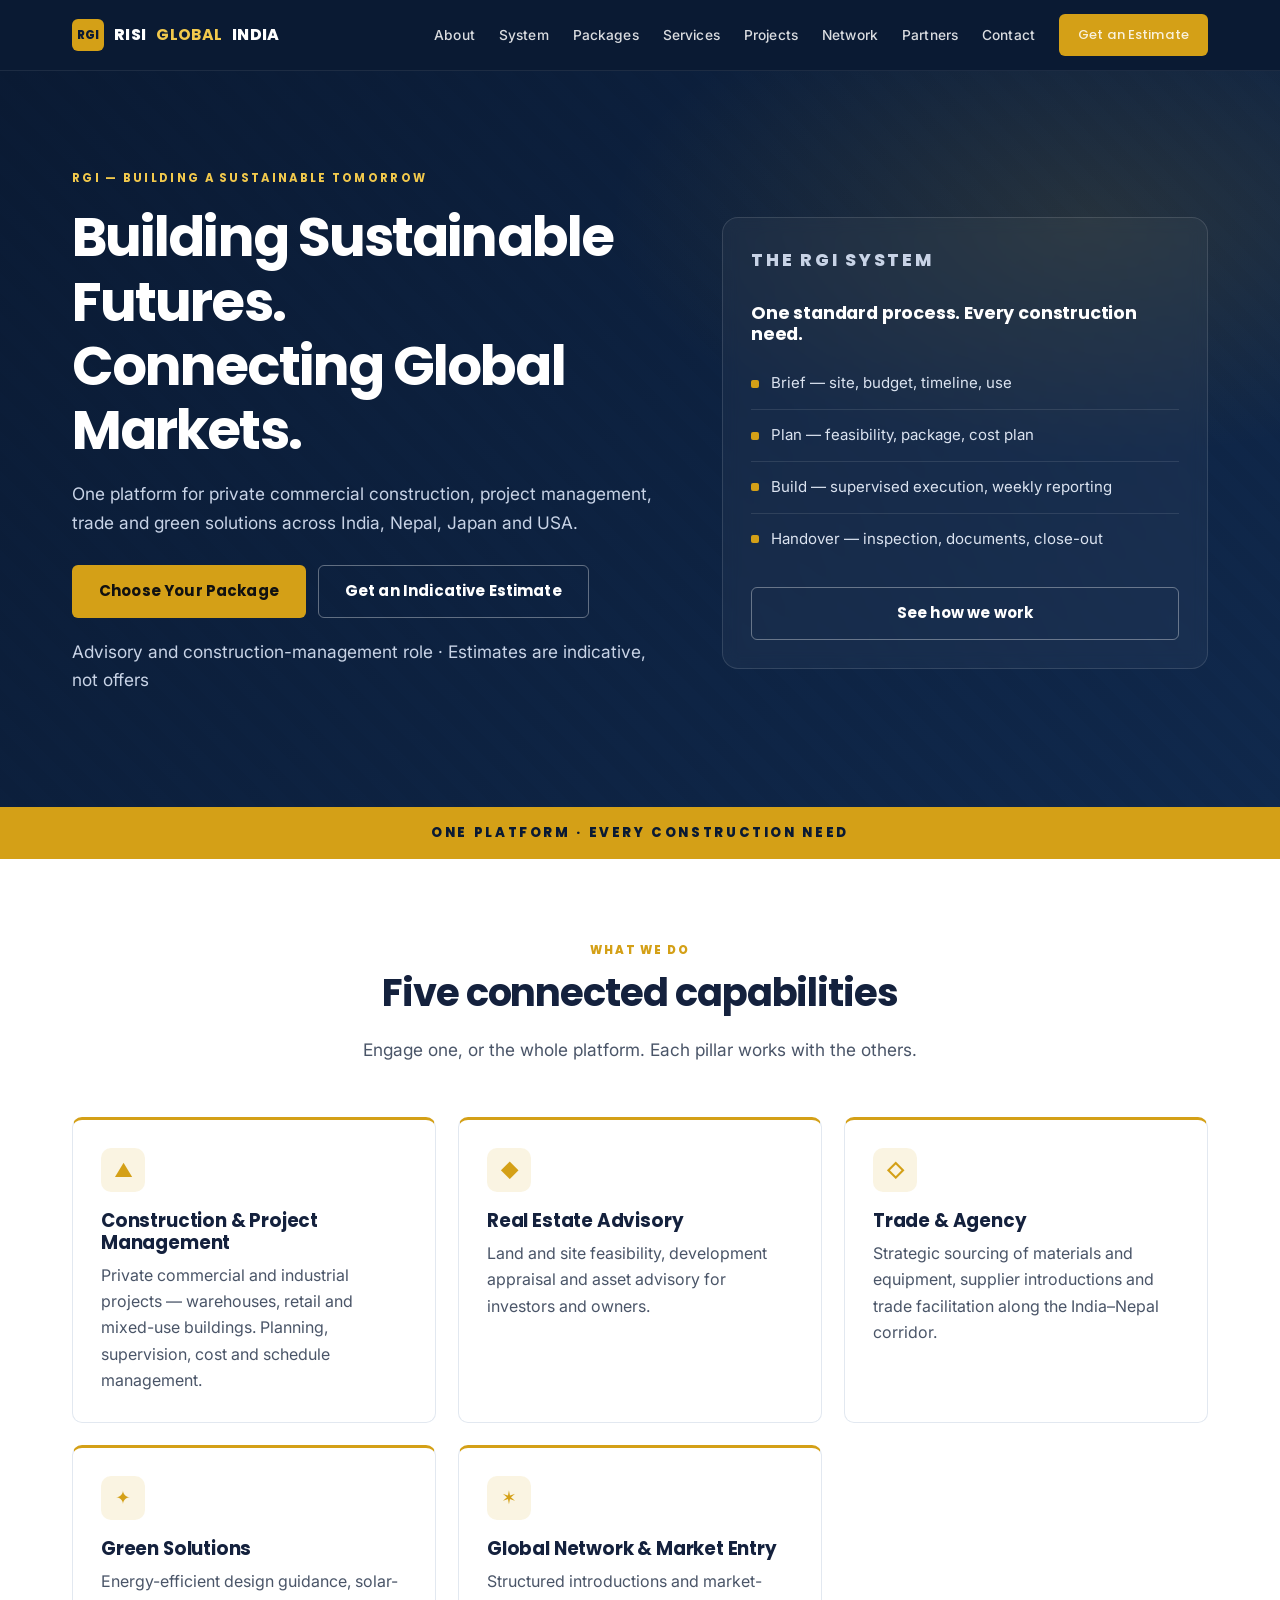
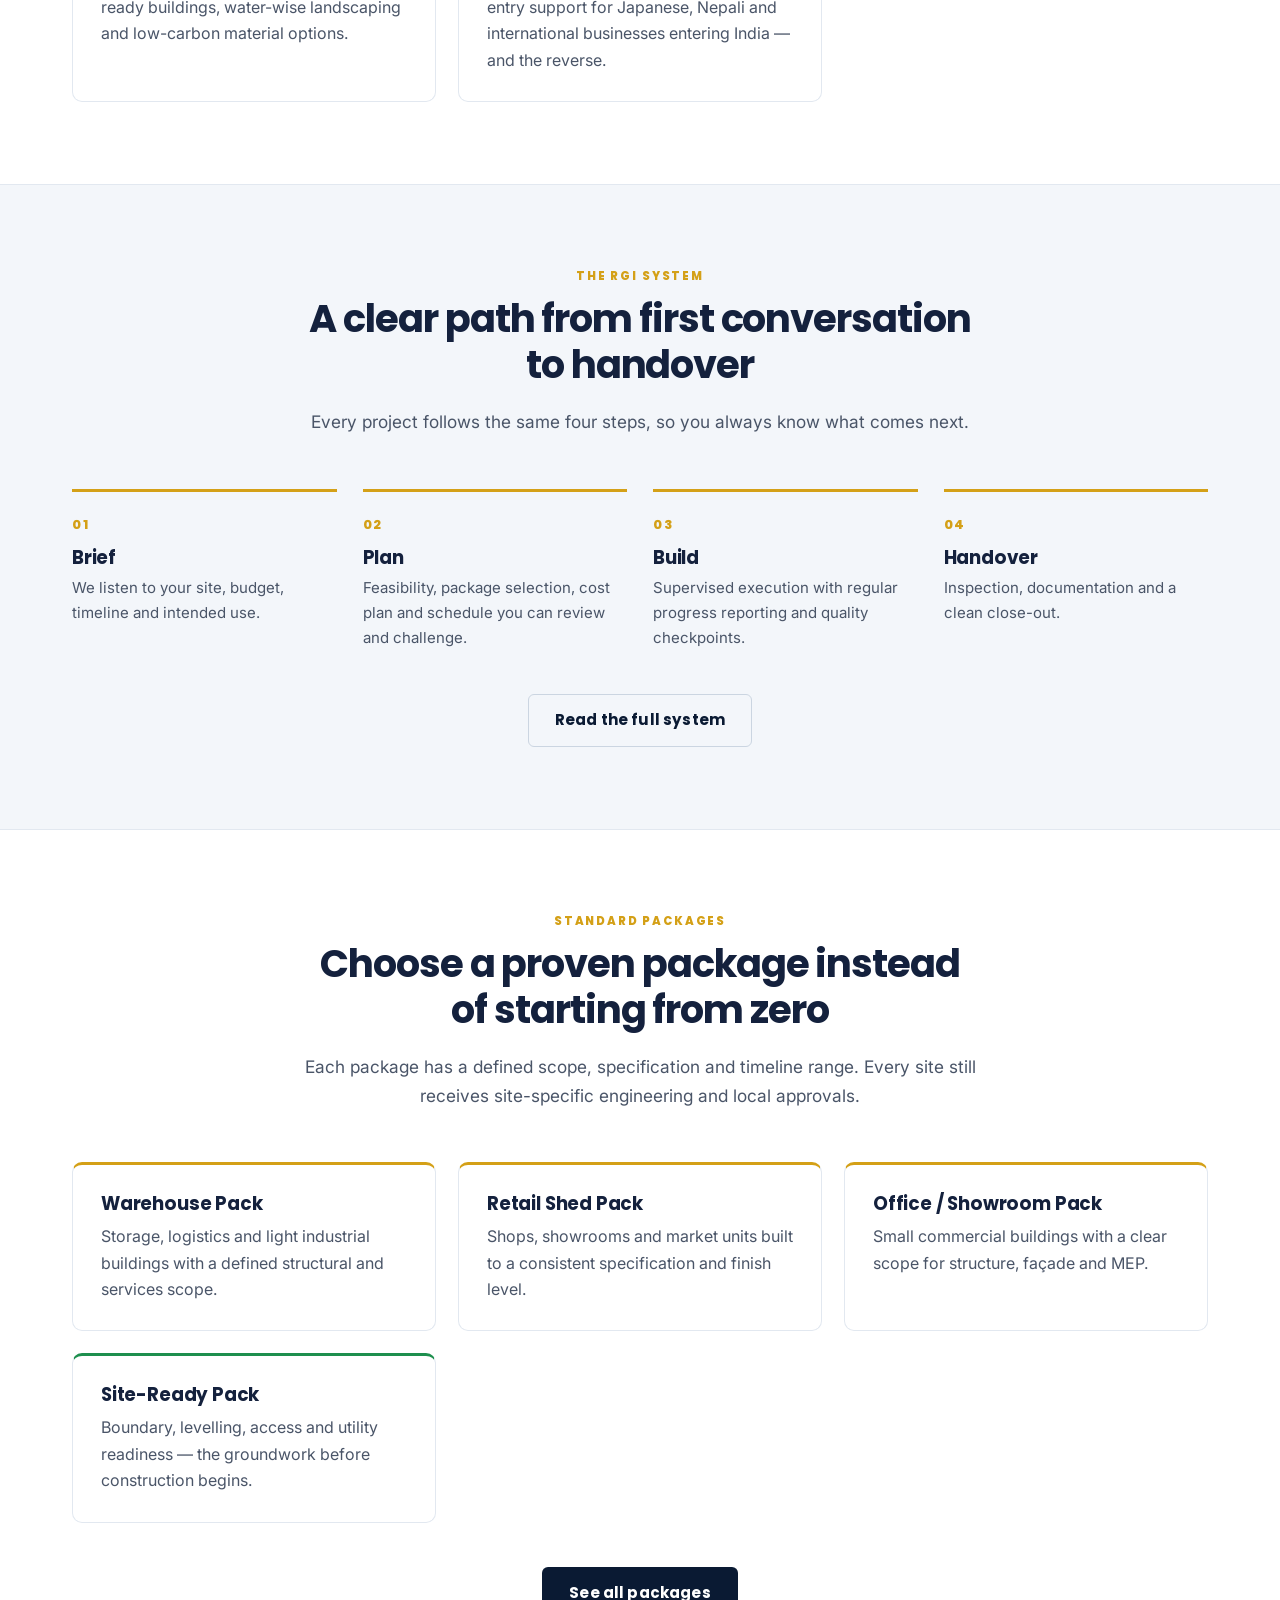
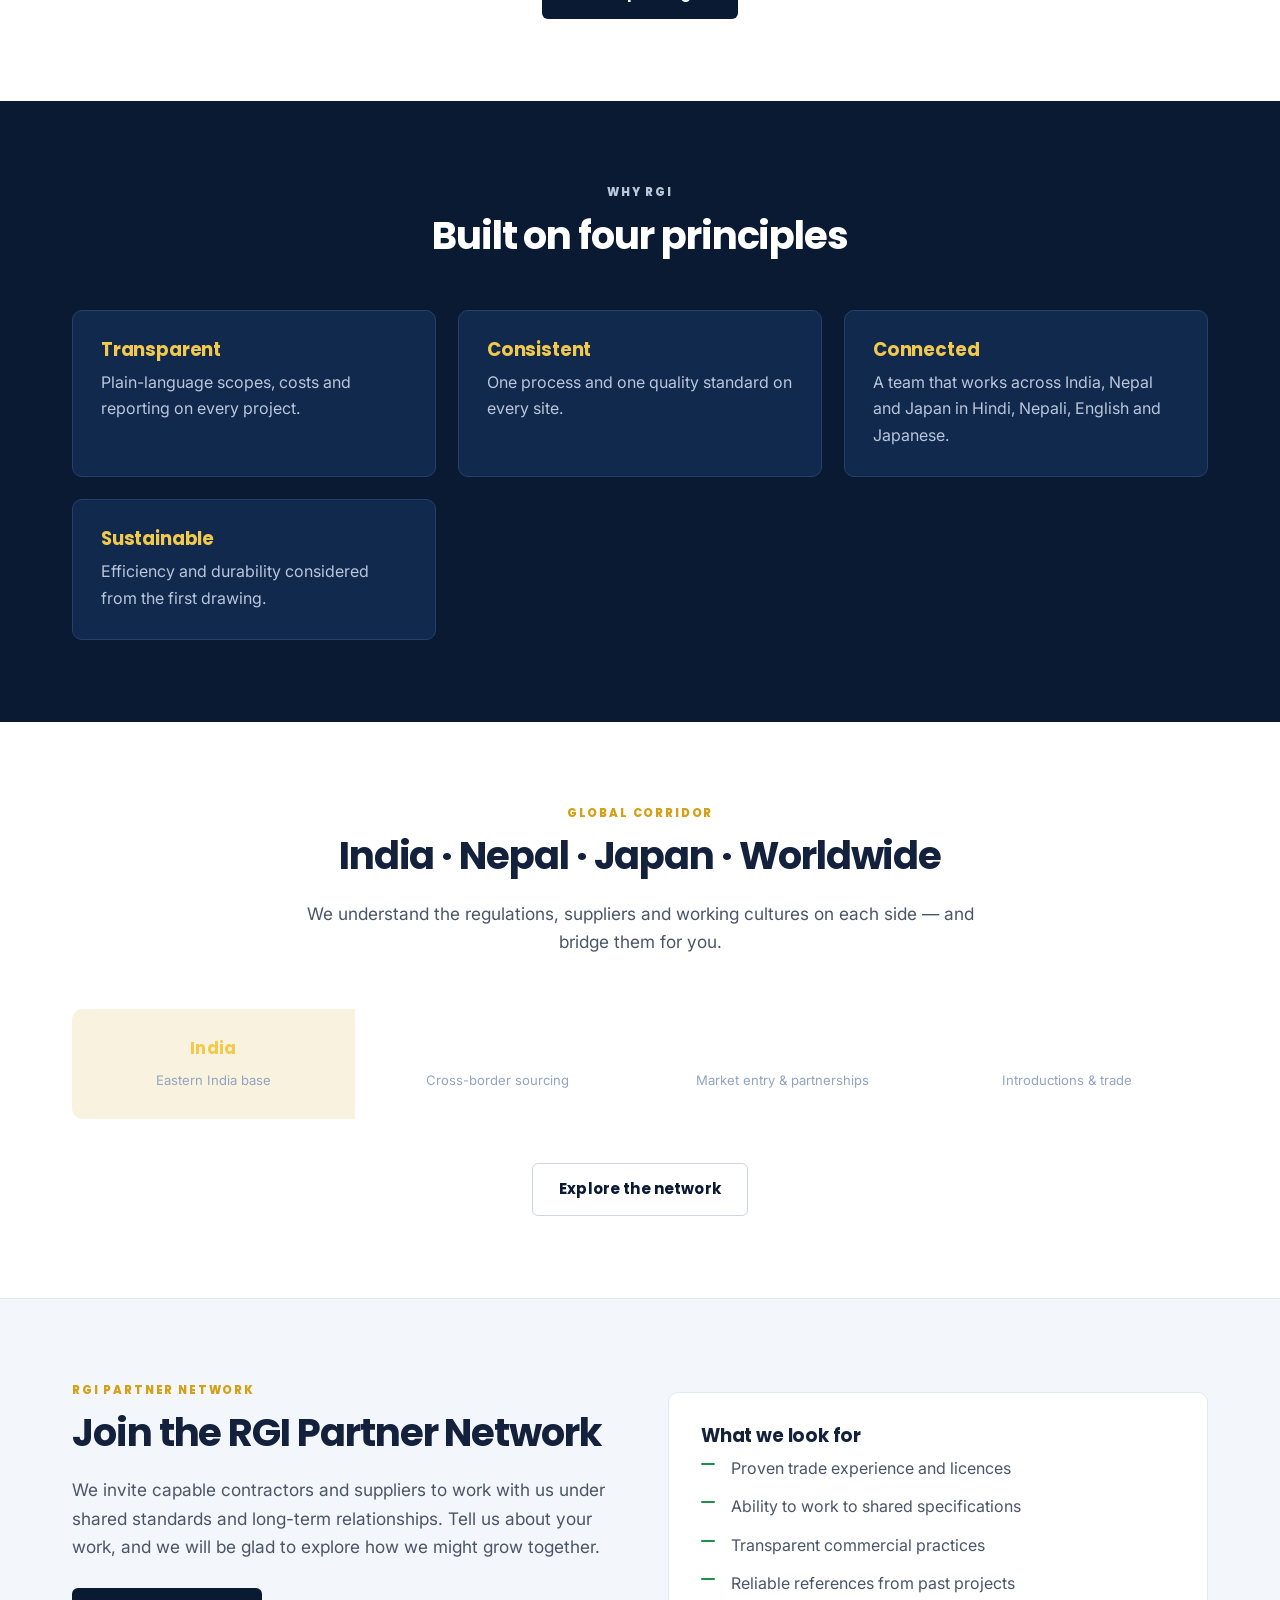
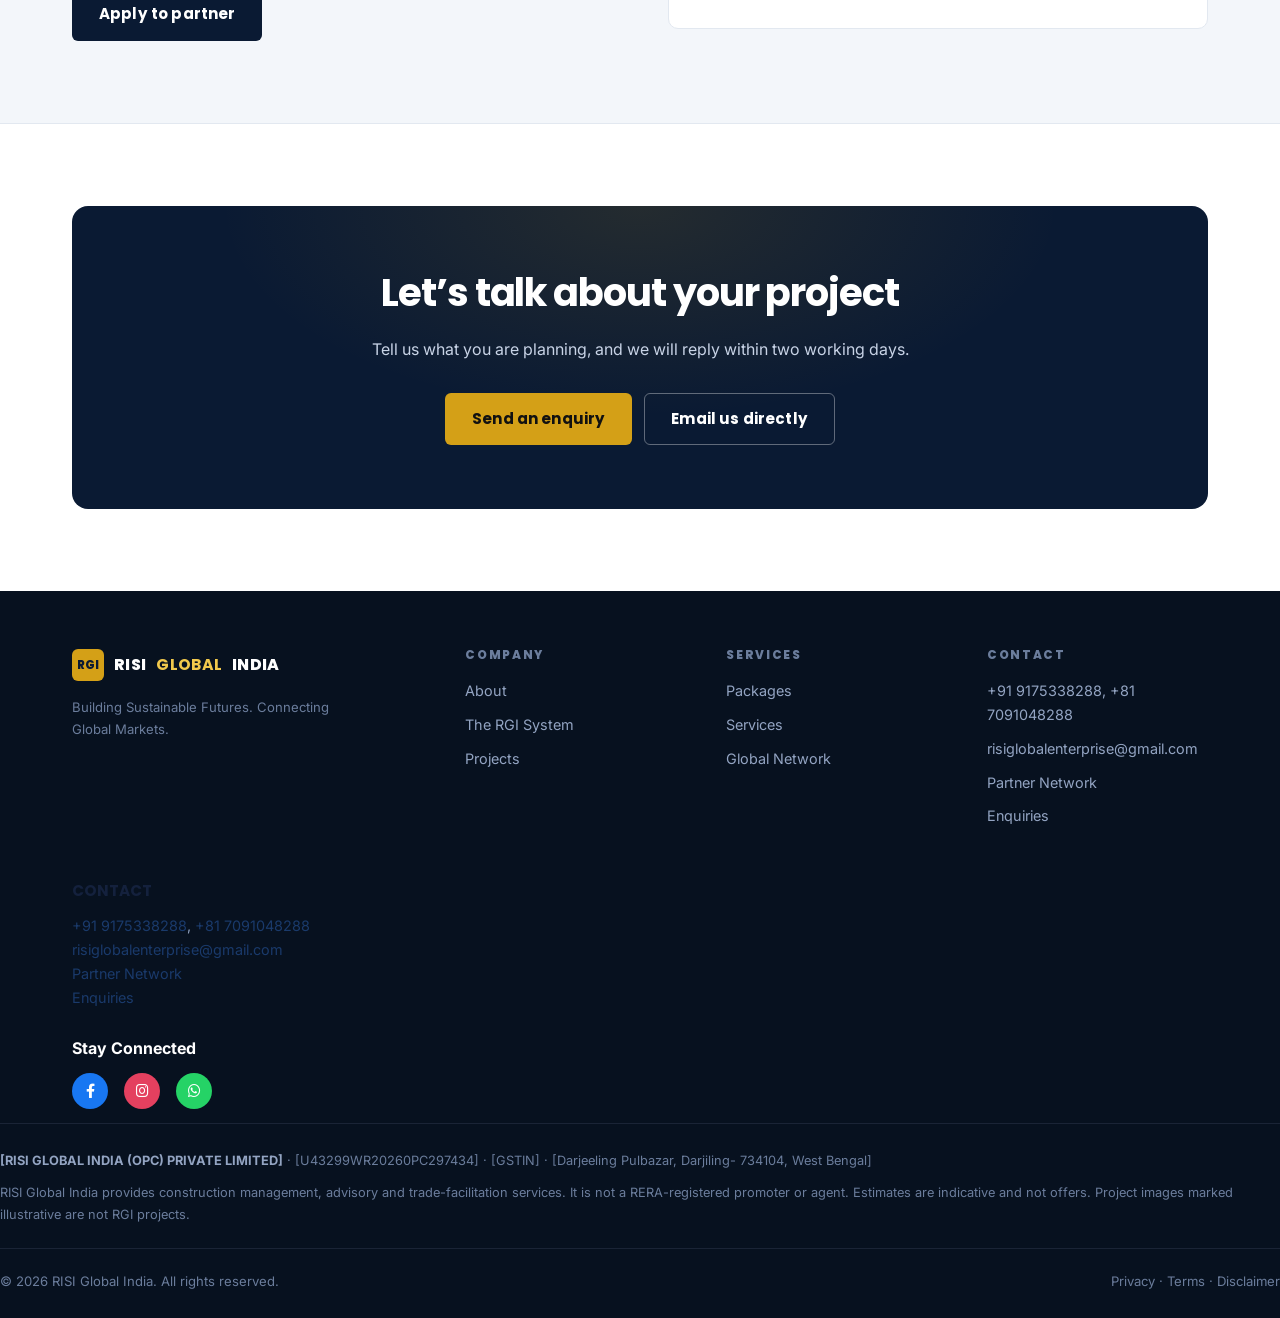
==== index.html @ c46cab6a "Update index.html" ====
<!DOCTYPE html>
<html lang="en">
<head>
<meta charset="UTF-8">
<meta name="viewport" content="width=device-width, initial-scale=1">
<script>document.documentElement.classList.add('js');</script>

<title>RISI Global India — Construction, Trade &amp; Green Solutions</title>
<meta name="description" content="One platform for private commercial construction, project management, trade and green solutions across India, Nepal, Japan and USA.">
<link rel="canonical" href="https://risiglobalindia.com/">

<meta property="og:type" content="website">
<meta property="og:title" content="RISI Global India — Building Sustainable Futures">
<meta property="og:description" content="One platform for private commercial construction, project management, trade and green solutions across India, Nepal, Japan and USA.">
<meta property="og:url" content="https://risiglobalindia.com/">
<meta name="theme-color" content="#0a1a33">

<link rel="preconnect" href="https://fonts.googleapis.com">
<link rel="preconnect" href="https://fonts.gstatic.com" crossorigin>
<link href="https://fonts.googleapis.com/css2?family=Inter:wght@400;500;600;700&family=Poppins:wght@600;700;800&display=swap" rel="stylesheet">
<link rel="icon" href="assets/favicon.svg" type="image/svg+xml">
<link rel="stylesheet" href="css/styles.css">
   <!-- 1. FONT AWESOME LOGOS (Added for Social Media Icons) -->
    <link rel="stylesheet" href="https://cdnjs.cloudflare.com/ajax/libs/font-awesome/6.0.0/css/all.min.css">
</head>
<body>

<header class="site-header">
  <div class="container">
    <a class="brand" href="index.html">
      <span class="brand__mark">RGI</span> RISI <b>GLOBAL</b> INDIA
    </a>
    <button class="nav-toggle" aria-expanded="false" aria-controls="nav" aria-label="Toggle menu">
      <span></span><span></span><span></span>
    </button>
    <nav class="nav" id="nav">
      <a href="about.html">About</a>
      <a href="system.html">System</a>
      <a href="packages.html">Packages</a>
      <a href="services.html">Services</a>
      <a href="projects.html">Projects</a>
      <a href="network.html">Network</a>
      <a href="partners.html">Partners</a>
      <a href="contact.html">Contact</a>
      <a class="btn btn--gold" href="contact.html">Get an Estimate</a>
    </nav>
  </div>
</header>

<main>

  <!-- HERO -->
  <section class="hero">
    <div class="container hero__grid">
      <div>
        <small>RGI &mdash; Building a Sustainable Tomorrow</small>
        <h1>Building Sustainable Futures.<br>Connecting Global Markets.</h1>
        <p>One platform for private commercial construction, project management, trade and green solutions across India, Nepal, Japan and USA.</p>
        <div class="btn-row">
          <a class="btn btn--gold" href="packages.html">Choose Your Package</a>
          <a class="btn btn--outline-light" href="contact.html">Get an Indicative Estimate</a>
        </div>
        <p class="hero__note">Advisory and construction-management role &middot; Estimates are indicative, not offers</p>
      </div>

      <aside class="hero__panel reveal">
        <p class="hero__panel-label">The RGI System</p>
        <h3 style="color:#fff;margin:0 0 6px;font-size:1.1rem">One standard process. Every construction need.</h3>
        <ul>
          <li>Brief &mdash; site, budget, timeline, use</li>
          <li>Plan &mdash; feasibility, package, cost plan</li>
          <li>Build &mdash; supervised execution, weekly reporting</li>
          <li>Handover &mdash; inspection, documents, close-out</li>
        </ul>
        <a class="btn btn--outline-light btn--block" href="system.html">See how we work</a>
      </aside>
    </div>
  </section>

  <div class="strip">One Platform &middot; Every Construction Need</div>

  <!-- FIVE PILLARS -->
  <section class="section">
    <div class="container">
      <div class="section-head">
        <p class="eyebrow">What we do</p>
        <h2>Five connected capabilities</h2>
        <p class="lead">Engage one, or the whole platform. Each pillar works with the others.</p>
      </div>

      <div class="cards">
        <article class="card card--gold-top reveal">
          <div class="card__icon">&#9650;</div>
          <h3>Construction &amp; Project Management</h3>
          <p>Private commercial and industrial projects &mdash; warehouses, retail and mixed-use buildings. Planning, supervision, cost and schedule management.</p>
        </article>
        <article class="card card--gold-top reveal">
          <div class="card__icon">&#9670;</div>
          <h3>Real Estate Advisory</h3>
          <p>Land and site feasibility, development appraisal and asset advisory for investors and owners.</p>
        </article>
        <article class="card card--gold-top reveal">
          <div class="card__icon">&#9671;</div>
          <h3>Trade &amp; Agency</h3>
          <p>Strategic sourcing of materials and equipment, supplier introductions and trade facilitation along the India&ndash;Nepal corridor.</p>
        </article>
        <article class="card card--gold-top reveal">
          <div class="card__icon">&#10022;</div>
          <h3>Green Solutions</h3>
          <p>Energy-efficient design guidance, solar-ready buildings, water-wise landscaping and low-carbon material options.</p>
        </article>
        <article class="card card--gold-top reveal">
          <div class="card__icon">&#10038;</div>
          <h3>Global Network &amp; Market Entry</h3>
          <p>Structured introductions and market-entry support for Japanese, Nepali and international businesses entering India &mdash; and the reverse.</p>
        </article>
      </div>
    </div>
  </section>

  <!-- THE RGI SYSTEM PREVIEW -->
  <section class="section section--soft">
    <div class="container">
      <div class="section-head">
        <p class="eyebrow">The RGI System</p>
        <h2>A clear path from first conversation to handover</h2>
        <p class="lead">Every project follows the same four steps, so you always know what comes next.</p>
      </div>

      <div class="steps">
        <div class="step reveal">
          <h3>Brief</h3>
          <p>We listen to your site, budget, timeline and intended use.</p>
        </div>
        <div class="step reveal">
          <h3>Plan</h3>
          <p>Feasibility, package selection, cost plan and schedule you can review and challenge.</p>
        </div>
        <div class="step reveal">
          <h3>Build</h3>
          <p>Supervised execution with regular progress reporting and quality checkpoints.</p>
        </div>
        <div class="step reveal">
          <h3>Handover</h3>
          <p>Inspection, documentation and a clean close-out.</p>
        </div>
      </div>

      <div class="center" style="margin-top:44px">
        <a class="btn btn--outline" href="system.html">Read the full system</a>
      </div>
    </div>
  </section>

  <!-- PACKAGES TEASER -->
  <section class="section">
    <div class="container">
      <div class="section-head">
        <p class="eyebrow">Standard Packages</p>
        <h2>Choose a proven package instead of starting from zero</h2>
        <p class="lead">Each package has a defined scope, specification and timeline range. Every site still receives site-specific engineering and local approvals.</p>
      </div>

      <div class="cards">
        <article class="card card--gold-top reveal">
          <h3>Warehouse Pack</h3>
          <p>Storage, logistics and light industrial buildings with a defined structural and services scope.</p>
        </article>
        <article class="card card--gold-top reveal">
          <h3>Retail Shed Pack</h3>
          <p>Shops, showrooms and market units built to a consistent specification and finish level.</p>
        </article>
        <article class="card card--gold-top reveal">
          <h3>Office / Showroom Pack</h3>
          <p>Small commercial buildings with a clear scope for structure, façade and MEP.</p>
        </article>
        <article class="card card--green-top reveal">
          <h3>Site-Ready Pack</h3>
          <p>Boundary, levelling, access and utility readiness &mdash; the groundwork before construction begins.</p>
        </article>
      </div>

      <div class="center" style="margin-top:44px">
        <a class="btn btn--navy" href="packages.html">See all packages</a>
      </div>
    </div>
  </section>

  <!-- WHY RGI -->
  <section class="section section--navy">
    <div class="container">
      <div class="section-head">
        <p class="eyebrow">Why RGI</p>
        <h2>Built on four principles</h2>
      </div>

      <div class="cards">
        <article class="card card--navy reveal">
          <h3>Transparent</h3>
          <p>Plain-language scopes, costs and reporting on every project.</p>
        </article>
        <article class="card card--navy reveal">
          <h3>Consistent</h3>
          <p>One process and one quality standard on every site.</p>
        </article>
        <article class="card card--navy reveal">
          <h3>Connected</h3>
          <p>A team that works across India, Nepal and Japan in Hindi, Nepali, English and Japanese.</p>
        </article>
        <article class="card card--navy reveal">
          <h3>Sustainable</h3>
          <p>Efficiency and durability considered from the first drawing.</p>
        </article>
      </div>
    </div>
  </section>

  <!-- GLOBAL CORRIDOR -->
  <section class="section">
    <div class="container">
      <div class="section-head">
        <p class="eyebrow">Global Corridor</p>
        <h2>India &middot; Nepal &middot; Japan &middot; Worldwide</h2>
        <p class="lead">We understand the regulations, suppliers and working cultures on each side &mdash; and bridge them for you.</p>
      </div>

      <div class="corridor">
        <div class="corridor__cell corridor__cell--accent"><b>India</b><span>Eastern India base</span></div>
        <div class="corridor__cell"><b>Nepal</b><span>Cross-border sourcing</span></div>
        <div class="corridor__cell"><b>Japan</b><span>Market entry &amp; partnerships</span></div>
        <div class="corridor__cell"><b>Worldwide</b><span>Introductions &amp; trade</span></div>
      </div>

      <div class="center" style="margin-top:44px">
        <a class="btn btn--outline" href="network.html">Explore the network</a>
      </div>
    </div>
  </section>

  <!-- PARTNER CTA -->
  <section class="section section--soft">
    <div class="container split">
      <div class="reveal">
        <p class="eyebrow">RGI Partner Network</p>
        <h2>Join the RGI Partner Network</h2>
        <p class="lead">We invite capable contractors and suppliers to work with us under shared standards and long-term relationships. Tell us about your work, and we will be glad to explore how we might grow together.</p>
        <div class="btn-row" style="margin-top:26px">
          <a class="btn btn--navy" href="partners.html">Apply to partner</a>
        </div>
      </div>
      <div class="reveal">
        <div class="card" style="padding:32px">
          <h3>What we look for</h3>
          <ul class="checklist checklist--green">
            <li>Proven trade experience and licences</li>
            <li>Ability to work to shared specifications</li>
            <li>Transparent commercial practices</li>
            <li>Reliable references from past projects</li>
          </ul>
        </div>
      </div>
    </div>
  </section>

  <!-- FINAL CTA -->
  <section class="section">
    <div class="container">
      <div class="cta-band reveal">
        <h2>Let&rsquo;s talk about your project</h2>
        <p>Tell us what you are planning, and we will reply within two working days.</p>
        <div class="btn-row">
          <a class="btn btn--gold" href="contact.html">Send an enquiry</a>
          <a class="btn btn--outline-light" href="mailto:risiglobalenterprise@gmail.com">Email us directly</a>
        </div>
      </div>
    </div>
  </section>

</main>

<footer class="site-footer">
  <div class="container">
    <div class="footer-grid">
      <div>
        <a class="brand" href="index.html" style="margin-bottom:16px">
          <span class="brand__mark">RGI</span> RISI <b>GLOBAL</b> INDIA
        </a>
        <p class="form-note" style="color:#6b7d9c;max-width:34ch">
          Building Sustainable Futures. Connecting Global Markets.
        </p>
      </div>
      <div>
        <h4>Company</h4>
        <ul>
          <li><a href="about.html">About</a></li>
          <li><a href="system.html">The RGI System</a></li>
          <li><a href="projects.html">Projects</a></li>
        </ul>
      </div>
      <div>
        <h4>Services</h4>
        <ul>
          <li><a href="packages.html">Packages</a></li>
          <li><a href="services.html">Services</a></li>
          <li><a href="network.html">Global Network</a></li>
        </ul>
      </div>
      <div>
        <h4>Contact</h4>
        <ul>
           <li><a href="+91 9175338288, +81 7091048288">+91 9175338288, +81 7091048288</a></li>
          <li><a href="mailto:risiglobalenterprise@gmail.com">risiglobalenterprise@gmail.com</a></li>
          <li><a href="partners.html">Partner Network</a></li>
          <li><a href="contact.html">Enquiries</a></li>
        </ul>
      </div>
    </div>
<!-- Contact Column (WITH NEW SOCIAL ICONS) -->
            <div class="footer-links">
                <h4>CONTACT</h4>
                <ul style="list-style: none; padding: 0;">
                    <li><a href="tel:+919175338288">+91 9175338288</a>, <a href="tel:+817091048288">+81 7091048288</a></li>
                    <li><a href="mailto:risiglobalenterprise@gmail.com">risiglobalenterprise@gmail.com</a></li>
                    <li><a href="partners.html">Partner Network</a></li>
                    <li><a href="contact.html">Enquiries</a></li>
                    
                    <!-- 3. STAY CONNECTED SOCIAL ICONS -->
                    <li style="margin-top: 25px; list-style: none;">
                        <div style="margin-bottom: 12px; font-weight: bold; color: #ffffff; font-size: 16px;">Stay Connected</div>
                        
                        <!-- Facebook (Blue) -->
                        <a href="https://www.facebook.com/share/1J5fpo11zt/" target="_blank" style="display: inline-flex; align-items: center; justify-content: center; width: 36px; height: 36px; border-radius: 50%; background-color: #1877F2; color: white; text-decoration: none; margin-right: 12px;">
                            <i class="fab fa-facebook-f"></i>
                        </a>

                        <!-- Instagram (Pink) -->
                        <a href="https://www.instagram.com/rgirisiglobalindia?obrf=MTdxN2I0c2I1ZGVzZA==" target="_blank" style="display: inline-flex; align-items: center; justify-content: center; width: 36px; height: 36px; border-radius: 50%; background-color: #E4405F; color: white; text-decoration: none; margin-right: 12px;">
                            <i class="fab fa-instagram"></i>
                        </a>

                        <!-- WhatsApp (Green) -->
                        <a href="https://wa.me/919175338288" target="_blank" style="display: inline-flex; align-items: center; justify-content: center; width: 36px; height: 36px; border-radius: 50%; background-color: #25D366; color: white; text-decoration: none; margin-right: 12px;">
                            <i class="fab fa-whatsapp"></i>
                        </a>
                    </li>
                </ul>
            </div>
        </div>
    </div>
    <div class="footer-legal">
      <p><b style="color:#93a4c2">[RISI GLOBAL INDIA (OPC) PRIVATE LIMITED]</b> &middot; [U43299WR20260PC297434] &middot; [GSTIN] &middot; [Darjeeling Pulbazar, Darjiling- 734104, West Bengal]</p>
      <p>RISI Global India provides construction management, advisory and trade-facilitation services. It is not a RERA-registered promoter or agent. Estimates are indicative and not offers. Project images marked illustrative are not RGI projects.</p>
    </div>

    <div class="footer-bottom">
      <span>&copy; <span id="year">2026</span> RISI Global India. All rights reserved.</span>
      <span><a href="#">Privacy</a> &middot; <a href="#">Terms</a> &middot; <a href="#">Disclaimer</a></span>
    </div>
  </div>
</footer>

<script src="js/main.js"></script>
</body>
</html>
---- css/styles.css ----
/* ============================================================
   RISI Global India — site stylesheet
   Brand: navy #0a1a33 · gold #d4a017 · green #1e8f4e
   ============================================================ */

:root{
  --navy:#0a1a33;
  --navy-2:#10294d;
  --navy-3:#1a3a6b;
  --gold:#d4a017;
  --gold-light:#f2c94c;
  --gold-soft:rgba(212,160,23,.12);
  --green:#1e8f4e;
  --green-soft:rgba(30,143,78,.10);
  --saffron:#ff9933;
  --ink:#14213d;
  --body:#4a5568;
  --muted:#718096;
  --soft:#f3f6fa;
  --surface:#ffffff;
  --line:#e2e8f0;
  --line-strong:#cbd5e1;
  --radius:10px;
  --radius-lg:16px;
  --container:1180px;
  --font-body:'Inter',system-ui,-apple-system,'Segoe UI',Roboto,'Helvetica Neue',Arial,sans-serif;
  --font-head:'Poppins','Montserrat',system-ui,-apple-system,'Segoe UI',Roboto,sans-serif;
  --shadow-sm:0 1px 2px rgba(10,26,51,.05);
  --shadow:0 4px 24px rgba(10,26,51,.08);
  --shadow-lg:0 24px 60px rgba(10,26,51,.14);
}

*,*::before,*::after{box-sizing:border-box}
html{scroll-behavior:smooth}
body{
  margin:0;font-family:var(--font-body);font-size:16px;line-height:1.65;
  color:var(--body);background:var(--surface);-webkit-font-smoothing:antialiased;
}
h1,h2,h3,h4{
  font-family:var(--font-head);color:var(--ink);
  line-height:1.18;letter-spacing:-.02em;margin:0 0 .55em;font-weight:700;
}
h1{font-size:clamp(2.1rem,5vw,3.4rem);letter-spacing:-.035em}
h2{font-size:clamp(1.7rem,3.4vw,2.4rem);letter-spacing:-.028em}
h3{font-size:1.15rem;letter-spacing:-.01em}
h4{font-size:.95rem;letter-spacing:-.005em}
p{margin:0 0 1.05em}
a{color:var(--navy-3);text-decoration:none}
a:hover{text-decoration:underline;color:var(--gold)}
img{max-width:100%;display:block}
ul,ol{padding-left:1.15rem}

/* ---------- Layout ---------- */
.container{max-width:var(--container);margin:0 auto;padding:0 22px}
.section{padding:82px 0}
.section--tight{padding:52px 0}
.section--soft{background:var(--soft);border-top:1px solid var(--line);border-bottom:1px solid var(--line)}
.section--navy{background:var(--navy);color:#c8d3e6}
.section--navy h2,.section--navy h3,.section--navy h4{color:#fff}
.section--navy .lead,.section--navy p{color:#b9c6dc}
.eyebrow{
  text-transform:uppercase;letter-spacing:.16em;font-size:.72rem;
  font-weight:800;color:var(--gold);margin:0 0 .9em;font-family:var(--font-head);
}
.lead{font-size:1.08rem;max-width:64ch}
.center{text-align:center}
.center .lead{margin-left:auto;margin-right:auto}
.section-head{max-width:680px;margin:0 auto 52px;text-align:center}
.section-head .lead{margin:0 auto}
.mb-0{margin-bottom:0}
.mt-0{margin-top:0}

/* ---------- Buttons ---------- */
.btn{
  display:inline-flex;align-items:center;justify-content:center;gap:8px;
  padding:13px 26px;border-radius:6px;font-weight:700;font-size:.94rem;
  border:1px solid transparent;cursor:pointer;font-family:var(--font-head);
  transition:transform .18s ease, background .18s ease, border-color .18s ease, color .18s ease;
  white-space:nowrap;letter-spacing:.01em;
}
.btn:hover{text-decoration:none;transform:translateY(-1px)}
.btn--gold{background:var(--gold);color:#111}
.btn--gold:hover{background:var(--gold-light)}
.btn--navy{background:var(--navy);color:#fff}
.btn--navy:hover{background:var(--navy-2)}
.btn--outline{background:transparent;color:var(--navy);border-color:var(--line-strong)}
.btn--outline:hover{border-color:var(--navy);color:var(--navy)}
.btn--outline-light{background:transparent;color:#fff;border-color:rgba(255,255,255,.35)}
.btn--outline-light:hover{border-color:#fff;color:#fff}
.btn--block{width:100%}
.btn-row{display:flex;gap:12px;flex-wrap:wrap}

/* ---------- Header ---------- */
.site-header{
  position:sticky;top:0;z-index:60;background:var(--navy);color:#fff;
  border-bottom:1px solid rgba(255,255,255,.08);
}
.site-header .container{display:flex;align-items:center;justify-content:space-between;height:70px}
.brand{
  display:flex;align-items:center;gap:10px;font-family:var(--font-head);
  font-weight:800;color:#fff;font-size:.98rem;letter-spacing:.02em;text-transform:uppercase;
}
.brand:hover{text-decoration:none;color:#fff}
.brand b{color:var(--gold-light)}
.brand__mark{
  width:32px;height:32px;border-radius:6px;background:var(--gold);color:var(--navy);
  display:grid;place-items:center;font-size:.72rem;font-weight:800;flex-shrink:0;
}
.nav{display:flex;align-items:center;gap:24px}
.nav > a{color:rgba(255,255,255,.85);font-size:.86rem;font-weight:500;letter-spacing:.01em}
.nav > a:hover,.nav > a[aria-current="page"]{color:var(--gold-light);text-decoration:none}
.nav > a[aria-current="page"]{font-weight:600}
.nav .btn{padding:9px 18px;font-size:.82rem}
.nav-toggle{
  display:none;background:none;border:0;padding:8px;cursor:pointer;border-radius:6px;
}
.nav-toggle:hover{background:rgba(255,255,255,.08)}
.nav-toggle span{display:block;width:22px;height:2px;background:#fff;margin:5px 0;transition:.2s}

@media(max-width:960px){
  .nav-toggle{display:block}
  .nav{
    position:absolute;top:70px;left:0;right:0;background:var(--navy-2);
    border-bottom:1px solid rgba(255,255,255,.08);
    flex-direction:column;align-items:stretch;gap:0;
    padding:6px 22px 24px;display:none;box-shadow:0 14px 40px rgba(0,0,0,.3);
  }
  .nav.is-open{display:flex}
  .nav > a{padding:13px 0;border-bottom:1px solid rgba(255,255,255,.08);width:100%;font-size:.95rem}
  .nav > a.btn{margin-top:18px;border-bottom:0;justify-content:center}
}

/* ---------- Hero ---------- */
.hero{
  background:
    linear-gradient(135deg,rgba(10,26,51,.97),rgba(16,41,77,.93)),
    repeating-linear-gradient(45deg,#10294d 0 14px,#0a1a33 14px 28px);
  color:#fff;padding:92px 0 84px;position:relative;overflow:hidden;
}
.hero::after{
  content:"";position:absolute;inset:0;
  background:radial-gradient(800px 400px at 85% 20%, rgba(212,160,23,.12), transparent 60%);
  pointer-events:none;
}
.hero .container{position:relative;z-index:1}
.hero__grid{display:grid;grid-template-columns:1.1fr .9fr;gap:56px;align-items:center}
@media(max-width:940px){.hero__grid{grid-template-columns:1fr;gap:40px}}
.hero small{color:var(--gold-light);letter-spacing:.2em;font-weight:700;font-size:.72rem;font-family:var(--font-head);text-transform:uppercase}
.hero h1{color:#fff;margin:16px 0 18px}
.hero p{color:#c8d3e6;font-size:1.08rem;max-width:60ch;margin-bottom:28px}
.hero__note{font-size:.86rem;color:#93a4c2;margin:20px 0 0}

.hero__panel{
  background:rgba(255,255,255,.04);border:1px solid rgba(255,255,255,.12);
  border-radius:var(--radius-lg);padding:28px;backdrop-filter:blur(8px);
}
.hero__panel-label{
  font-size:.72rem;text-transform:uppercase;letter-spacing:.16em;
  color:var(--gold-light);font-weight:800;margin-bottom:8px;font-family:var(--font-head);
}
.hero__panel ul{list-style:none;padding:0;margin:14px 0 22px}
.hero__panel li{
  display:flex;align-items:center;gap:12px;padding:13px 0;
  border-bottom:1px solid rgba(255,255,255,.1);font-size:.94rem;color:#dbe3f0;
}
.hero__panel li:last-child{border-bottom:0}
.hero__panel li::before{
  content:"";width:8px;height:8px;background:var(--gold);border-radius:2px;flex-shrink:0;
}

/* ---------- Brand strip ---------- */
.strip{
  background:var(--gold);color:var(--navy);font-family:var(--font-head);
  font-weight:800;text-align:center;padding:15px 10px;
  font-size:.82rem;letter-spacing:.2em;text-transform:uppercase;
}

/* ---------- Stats ---------- */
.stats{
  display:grid;grid-template-columns:repeat(auto-fit,minmax(160px,1fr));
  gap:30px;padding-top:38px;border-top:1px solid var(--line);
}
.stat b{display:block;font-family:var(--font-head);font-size:1.9rem;color:var(--navy);letter-spacing:-.035em;line-height:1.1}
.stat span{font-size:.85rem;color:var(--muted)}

/* ---------- Cards ---------- */
.cards{display:grid;gap:22px;grid-template-columns:repeat(auto-fit,minmax(270px,1fr))}
.card{
  background:var(--surface);border:1px solid var(--line);border-radius:var(--radius);
  padding:28px;transition:transform .2s ease, box-shadow .2s ease, border-color .2s ease;
}
.card:hover{box-shadow:var(--shadow);transform:translateY(-3px);border-color:var(--line-strong)}
.card h3{margin-bottom:.45em}
.card > p:last-child{margin-bottom:0}
.card__icon{
  width:44px;height:44px;border-radius:10px;background:var(--gold-soft);
  color:var(--gold);display:grid;place-items:center;font-size:1.15rem;
  margin-bottom:18px;font-weight:700;
}
.card--gold-top{border-top:3px solid var(--gold)}
.card--green-top{border-top:3px solid var(--green)}
.card--navy{background:var(--navy-2);border-color:#27406b;color:#c8d3e6}
.card--navy h3{color:var(--gold-light)}
.card--navy p{color:#b9c6dc}
.card--navy .card__icon{background:rgba(242,201,76,.14);color:var(--gold-light)}

/* ---------- Split layout ---------- */
.split{display:grid;grid-template-columns:1fr 1fr;gap:56px;align-items:center}
@media(max-width:940px){.split{grid-template-columns:1fr;gap:36px}}

/* ---------- Checklist ---------- */
.checklist{list-style:none;padding:0;margin:0}
.checklist li{position:relative;padding-left:30px;margin-bottom:12px}
.checklist li::before{
  content:"";position:absolute;left:0;top:8px;width:14px;height:2px;
  background:var(--gold);border-radius:1px;
}
.checklist li:last-child{margin-bottom:0}
.checklist--green li::before{background:var(--green)}

/* ---------- Steps ---------- */
.steps{counter-reset:step;display:grid;gap:26px;grid-template-columns:repeat(auto-fit,minmax(230px,1fr))}
.step{counter-increment:step;border-top:3px solid var(--gold);padding-top:22px}
.step::before{
  content:"0" counter(step);display:block;font-family:var(--font-head);
  font-size:.8rem;font-weight:800;letter-spacing:.14em;color:var(--gold);margin-bottom:12px;
}
.step h3{margin-bottom:.4em}
.step p{margin-bottom:0;font-size:.94rem}

/* ---------- Package cards ---------- */
.pkg{
  background:var(--surface);border:1px solid var(--line);border-radius:var(--radius);
  padding:0;overflow:hidden;transition:transform .2s ease, box-shadow .2s ease;
}
.pkg:hover{box-shadow:var(--shadow-lg);transform:translateY(-3px)}
.pkg__head{
  background:var(--navy);color:#fff;padding:24px 28px;
  border-bottom:3px solid var(--gold);
}
.pkg__head h3{color:#fff;margin:0 0 4px}
.pkg__head p{margin:0;font-size:.86rem;color:#93a4c2}
.pkg__body{padding:26px 28px}
.pkg__body .checklist li{font-size:.92rem;margin-bottom:10px;padding-left:26px}
.pkg__body .checklist li::before{top:7px;width:12px}
.pkg__meta{
  margin-top:22px;padding-top:18px;border-top:1px solid var(--line);
  font-size:.85rem;color:var(--muted);display:flex;justify-content:space-between;gap:12px;
}
.pkg__meta strong{color:var(--navy)}

/* ---------- Comparison table ---------- */
.table-wrap{overflow-x:auto;border:1px solid var(--line);border-radius:var(--radius)}
table.compare{width:100%;border-collapse:collapse;font-size:.9rem;min-width:640px}
table.compare th,table.compare td{padding:14px 18px;text-align:left;border-bottom:1px solid var(--line)}
table.compare th{background:var(--soft);color:var(--navy);font-family:var(--font-head);font-weight:700;font-size:.82rem;text-transform:uppercase;letter-spacing:.06em}
table.compare tr:last-child td{border-bottom:0}

/* ---------- Corridor strip ---------- */
.corridor{
  display:grid;grid-template-columns:repeat(auto-fit,minmax(140px,1fr));
  gap:2px;background:rgba(255,255,255,.08);border-radius:var(--radius);overflow:hidden;
}
.corridor__cell{
  background:rgba(255,255,255,.02);padding:26px 20px;text-align:center;
}
.corridor__cell b{
  display:block;color:#fff;font-family:var(--font-head);font-size:1.05rem;
  letter-spacing:.02em;margin-bottom:4px;
}
.corridor__cell span{font-size:.82rem;color:#93a4c2}
.corridor__cell--accent{background:rgba(212,160,23,.14)}
.corridor__cell--accent b{color:var(--gold-light)}

/* ---------- Testimonials / quotes ---------- */
.quote{
  background:var(--surface);border:1px solid var(--line);border-left:3px solid var(--gold);
  border-radius:var(--radius);padding:26px;margin:0;
}
.quote p{color:var(--ink);font-size:.96rem;margin-bottom:16px}
.quote__by{font-size:.84rem;color:var(--muted)}
.quote__by strong{color:var(--ink);display:block;font-size:.9rem}

/* ---------- FAQ ---------- */
.faq{
  border:1px solid var(--line);border-radius:var(--radius);padding:0;
  margin-bottom:12px;background:#fff;overflow:hidden;
}
.faq summary{
  padding:20px 24px;cursor:pointer;font-weight:600;color:var(--ink);
  font-family:var(--font-head);font-size:.98rem;list-style:none;
  display:flex;justify-content:space-between;align-items:center;gap:16px;
}
.faq summary::-webkit-details-marker{display:none}
.faq summary::after{
  content:"+";color:var(--gold);font-size:1.4rem;font-weight:400;line-height:1;
  transition:transform .2s ease;flex-shrink:0;
}
.faq[open] summary::after{transform:rotate(45deg)}
.faq summary:hover{background:var(--soft)}
.faq__body{padding:0 24px 22px;font-size:.94rem}
.faq__body p:last-child{margin-bottom:0}

/* ---------- Page header ---------- */
.page-head{
  padding:64px 0 48px;background:var(--navy);color:#fff;position:relative;overflow:hidden;
}
.page-head::after{
  content:"";position:absolute;inset:0;
  background:radial-gradient(700px 300px at 80% 30%, rgba(212,160,23,.12), transparent 60%);
  pointer-events:none;
}
.page-head .container{position:relative;z-index:1}
.page-head h1{color:#fff;margin-bottom:14px}
.page-head .lead{color:#c8d3e6}
.breadcrumb{font-size:.82rem;color:#93a4c2;margin-bottom:14px}
.breadcrumb a{color:#93a4c2}
.breadcrumb a:hover{color:var(--gold-light)}
.breadcrumb span{color:rgba(255,255,255,.4)}

/* ---------- Forms ---------- */
.form{display:grid;gap:18px;max-width:640px}
.field label{display:block;font-size:.86rem;font-weight:600;color:var(--ink);margin-bottom:7px;font-family:var(--font-head)}
.field input,.field textarea,.field select{
  width:100%;padding:12px 14px;border:1px solid var(--line);border-radius:6px;
  font:inherit;font-size:.94rem;color:var(--ink);background:#fff;
  transition:border-color .15s ease, box-shadow .15s ease;
}
.field input:focus,.field textarea:focus,.field select:focus{
  outline:none;border-color:var(--gold);box-shadow:0 0 0 3px var(--gold-soft);
}
.field textarea{min-height:150px;resize:vertical}
.form-row{display:grid;grid-template-columns:1fr 1fr;gap:18px}
@media(max-width:620px){.form-row{grid-template-columns:1fr}}
.form-note{font-size:.82rem;color:var(--muted);margin:0}
.form-status{
  display:none;padding:14px 18px;border-radius:8px;font-size:.92rem;
  background:#ecfdf5;border:1px solid #a7f3d0;color:#065f46;
}
.form-status.is-visible{display:block}

/* ---------- Contact info cards ---------- */
.contact-card{background:#fff;border:1px solid var(--line);border-radius:var(--radius);padding:24px;margin-bottom:16px}
.contact-card h3{font-size:.95rem;margin-bottom:6px}
.contact-card p{margin:0;font-size:.94rem}
.contact-card p + p{margin-top:6px}
.contact-card .form-note{margin-top:8px}

/* ---------- Map ---------- */
.map{
  border:1px solid var(--line);border-radius:var(--radius);overflow:hidden;
  height:280px;background:var(--soft);
}
.map iframe{width:100%;height:100%;border:0;display:block}

/* ---------- Disclaimer ---------- */
.disclaimer{
  background:var(--soft);border-left:3px solid var(--gold);border-radius:6px;
  padding:18px 22px;font-size:.84rem;color:var(--muted);
}
.disclaimer p:last-child{margin-bottom:0}

/* ---------- CTA band ---------- */
.cta-band{
  background:var(--navy);color:#c8d3e6;border-radius:var(--radius-lg);
  padding:64px 44px;text-align:center;position:relative;overflow:hidden;
}
.cta-band::after{
  content:"";position:absolute;inset:0;
  background:radial-gradient(600px 300px at 50% 0%, rgba(212,160,23,.13), transparent 70%);
  pointer-events:none;
}
.cta-band > *{position:relative;z-index:1}
.cta-band h2{color:#fff}
.cta-band p{max-width:58ch;margin:0 auto 30px;color:#c8d3e6}
.cta-band .btn-row{justify-content:center}
@media(max-width:600px){.cta-band{padding:48px 24px}}

/* ---------- Footer ---------- */
.site-footer{background:#07111f;color:#93a4c2;padding:58px 0 26px;font-size:.9rem}
.footer-grid{display:grid;grid-template-columns:1.6fr 1fr 1fr 1fr;gap:40px;margin-bottom:44px}
@media(max-width:880px){.footer-grid{grid-template-columns:1fr 1fr;gap:32px}}
@media(max-width:560px){.footer-grid{grid-template-columns:1fr}}
.footer-grid h4{
  font-size:.74rem;text-transform:uppercase;letter-spacing:.14em;
  color:#6b7d9c;margin-bottom:16px;font-weight:800;font-family:var(--font-head);
}
.footer-grid ul{list-style:none;padding:0;margin:0}
.footer-grid li{margin-bottom:10px}
.footer-grid a{color:#93a4c2}
.footer-grid a:hover{color:var(--gold-light)}
.site-footer .brand{color:#fff}
.site-footer .brand b{color:var(--gold-light)}
.footer-legal{
  border-top:1px solid #1a2436;padding-top:26px;
  font-size:.8rem;color:#6b7d9c;line-height:1.7;
}
.footer-legal p{margin:0 0 10px}
.footer-legal p:last-child{margin-bottom:0}
.footer-bottom{
  border-top:1px solid #1a2436;margin-top:22px;padding-top:22px;
  display:flex;justify-content:space-between;gap:14px;flex-wrap:wrap;
  font-size:.82rem;color:#6b7d9c;
}
.footer-bottom a{color:#6b7d9c}
.footer-bottom a:hover{color:var(--gold-light)}

/* ---------- Scroll reveal ---------- */
.js .reveal{opacity:0;transform:translateY(16px);transition:opacity .6s ease, transform .6s ease}
.js .reveal.is-visible{opacity:1;transform:none}

@media(prefers-reduced-motion:reduce){
  html{scroll-behavior:auto}
  .js .reveal{opacity:1;transform:none;transition:none}
  .btn:hover,.card:hover,.pkg:hover{transform:none}
}
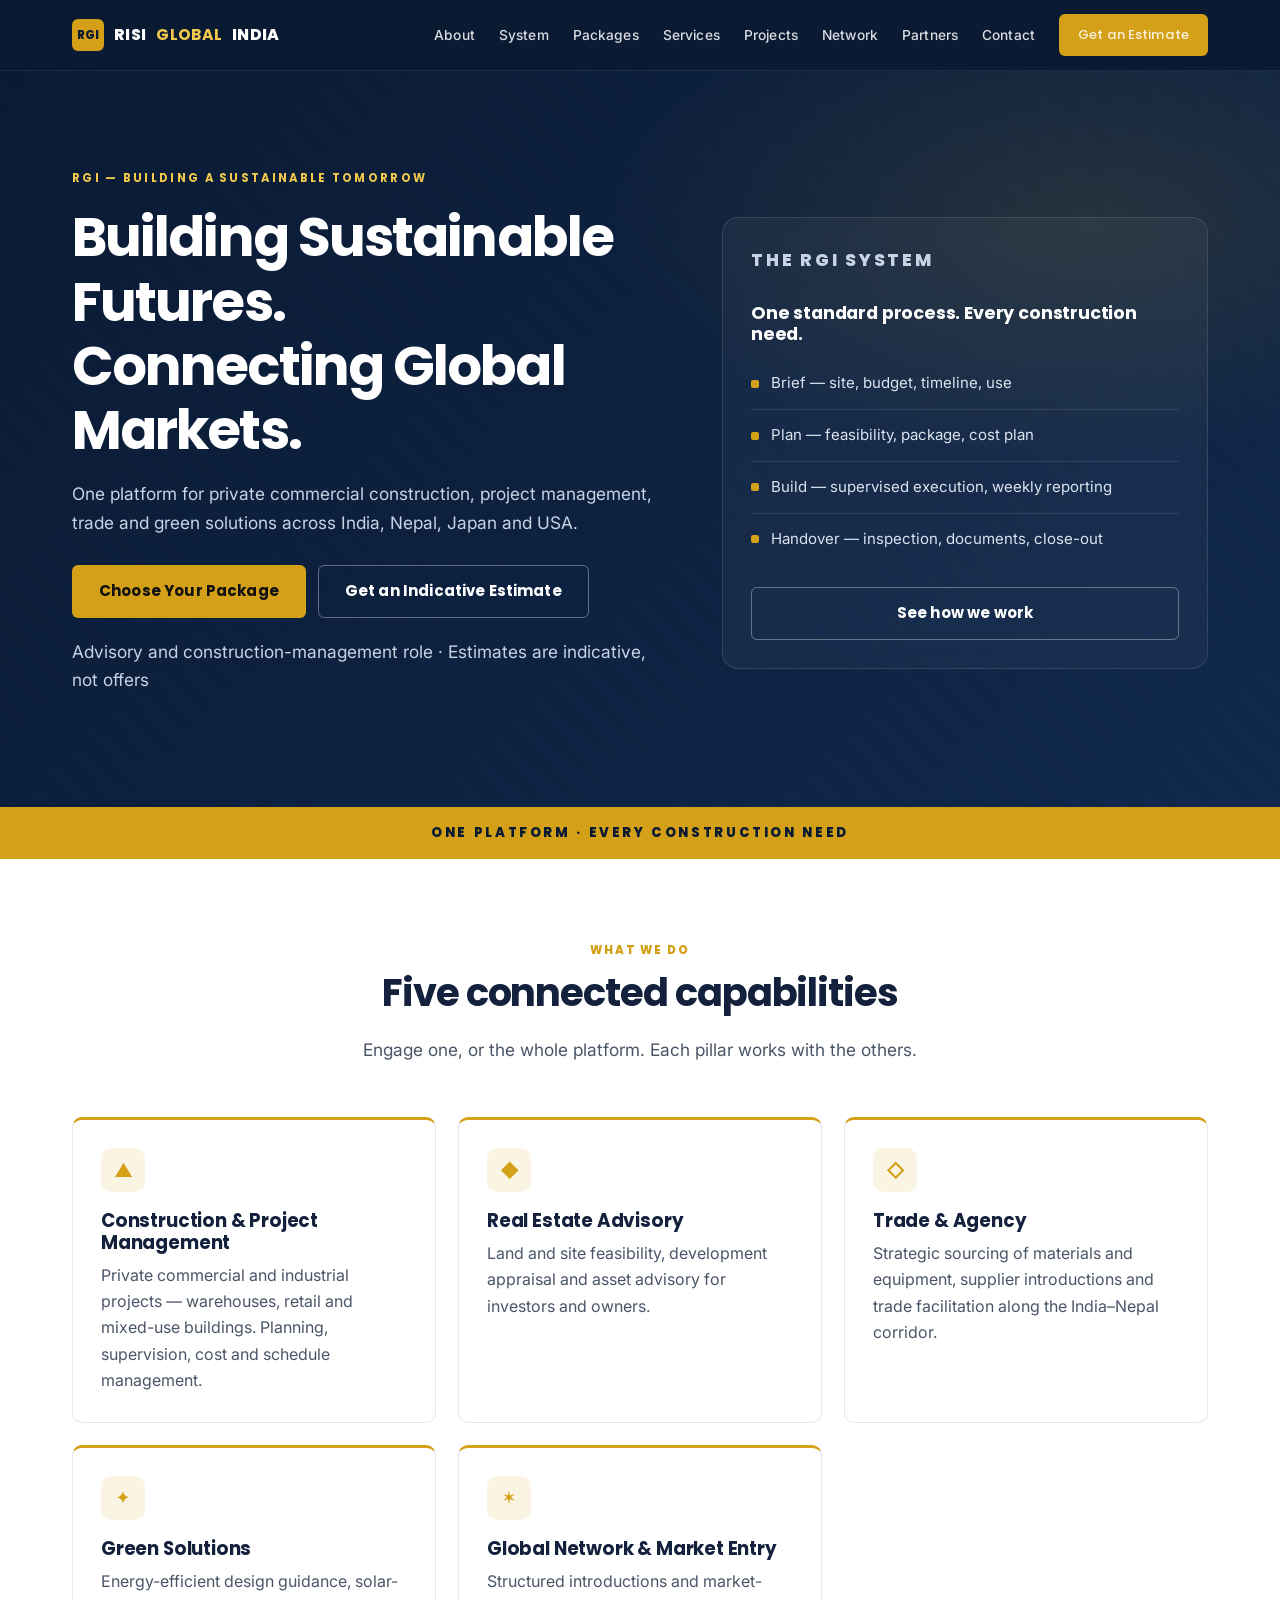
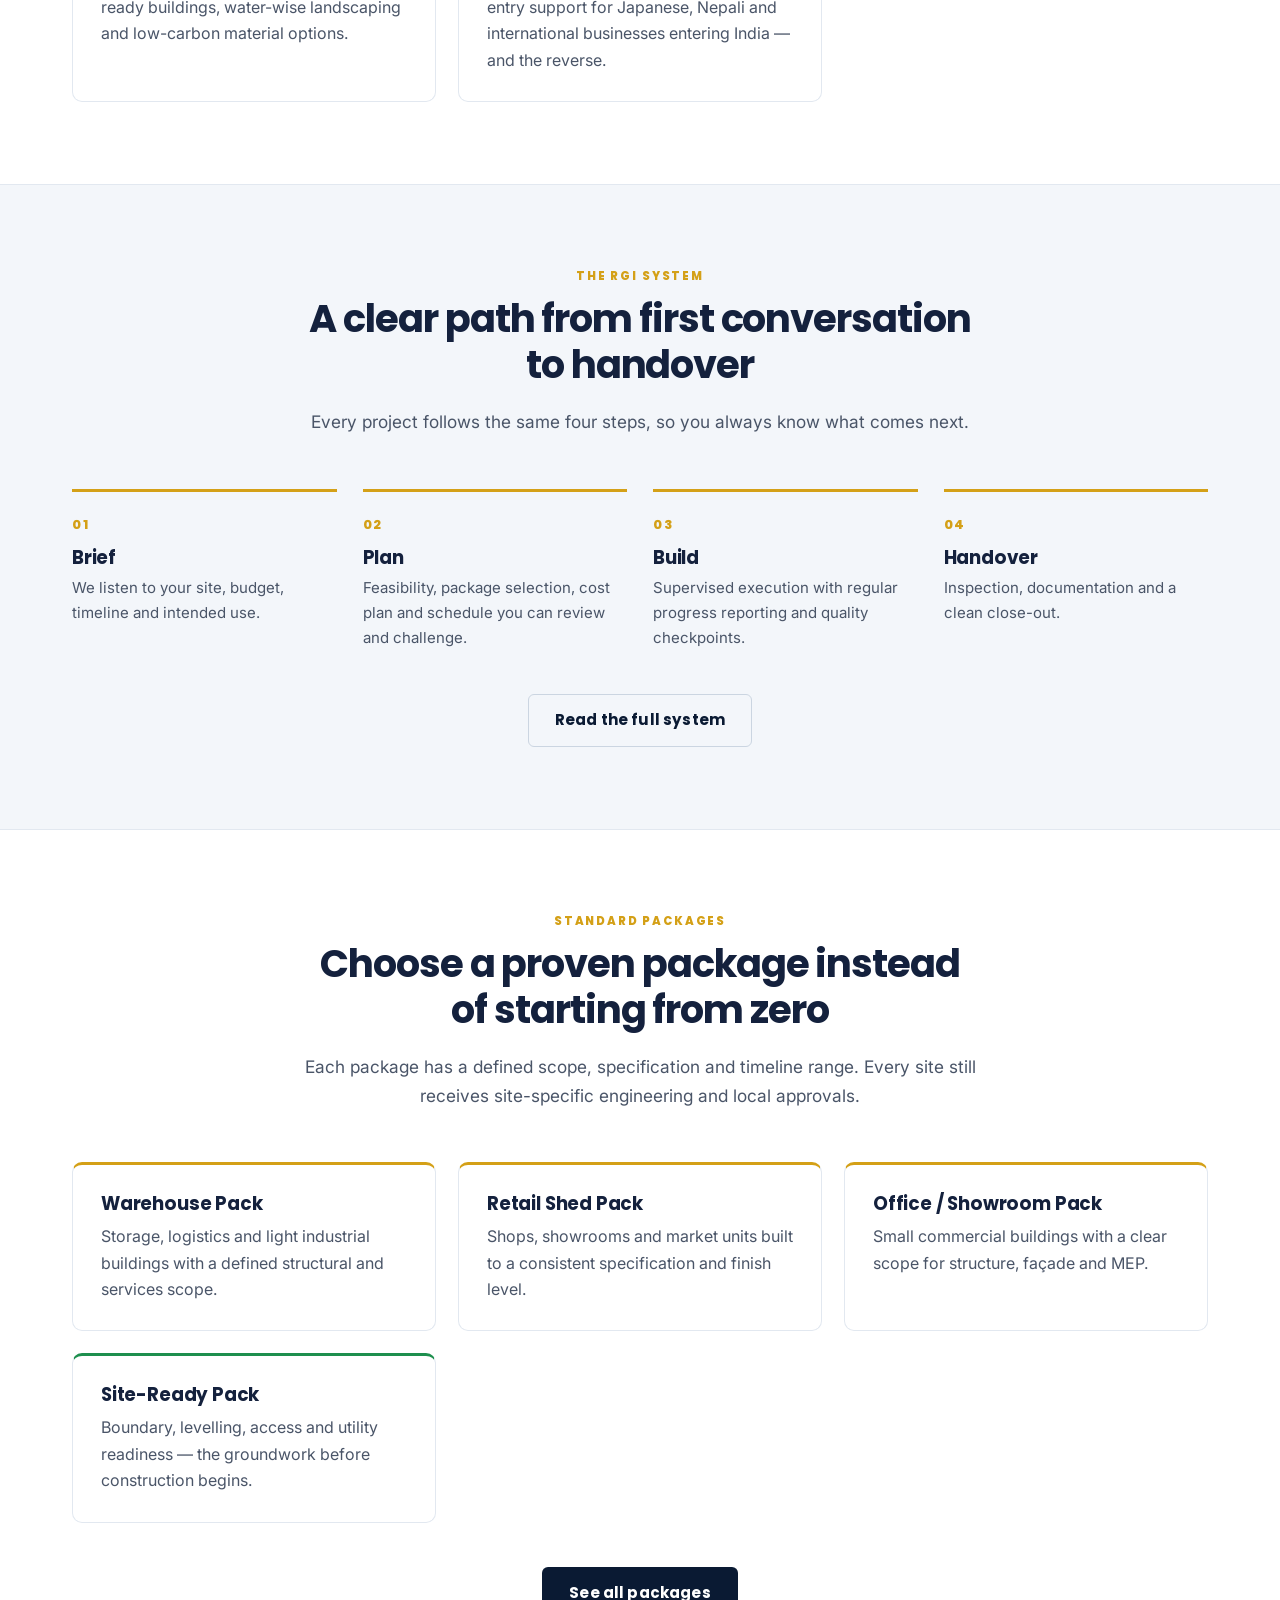
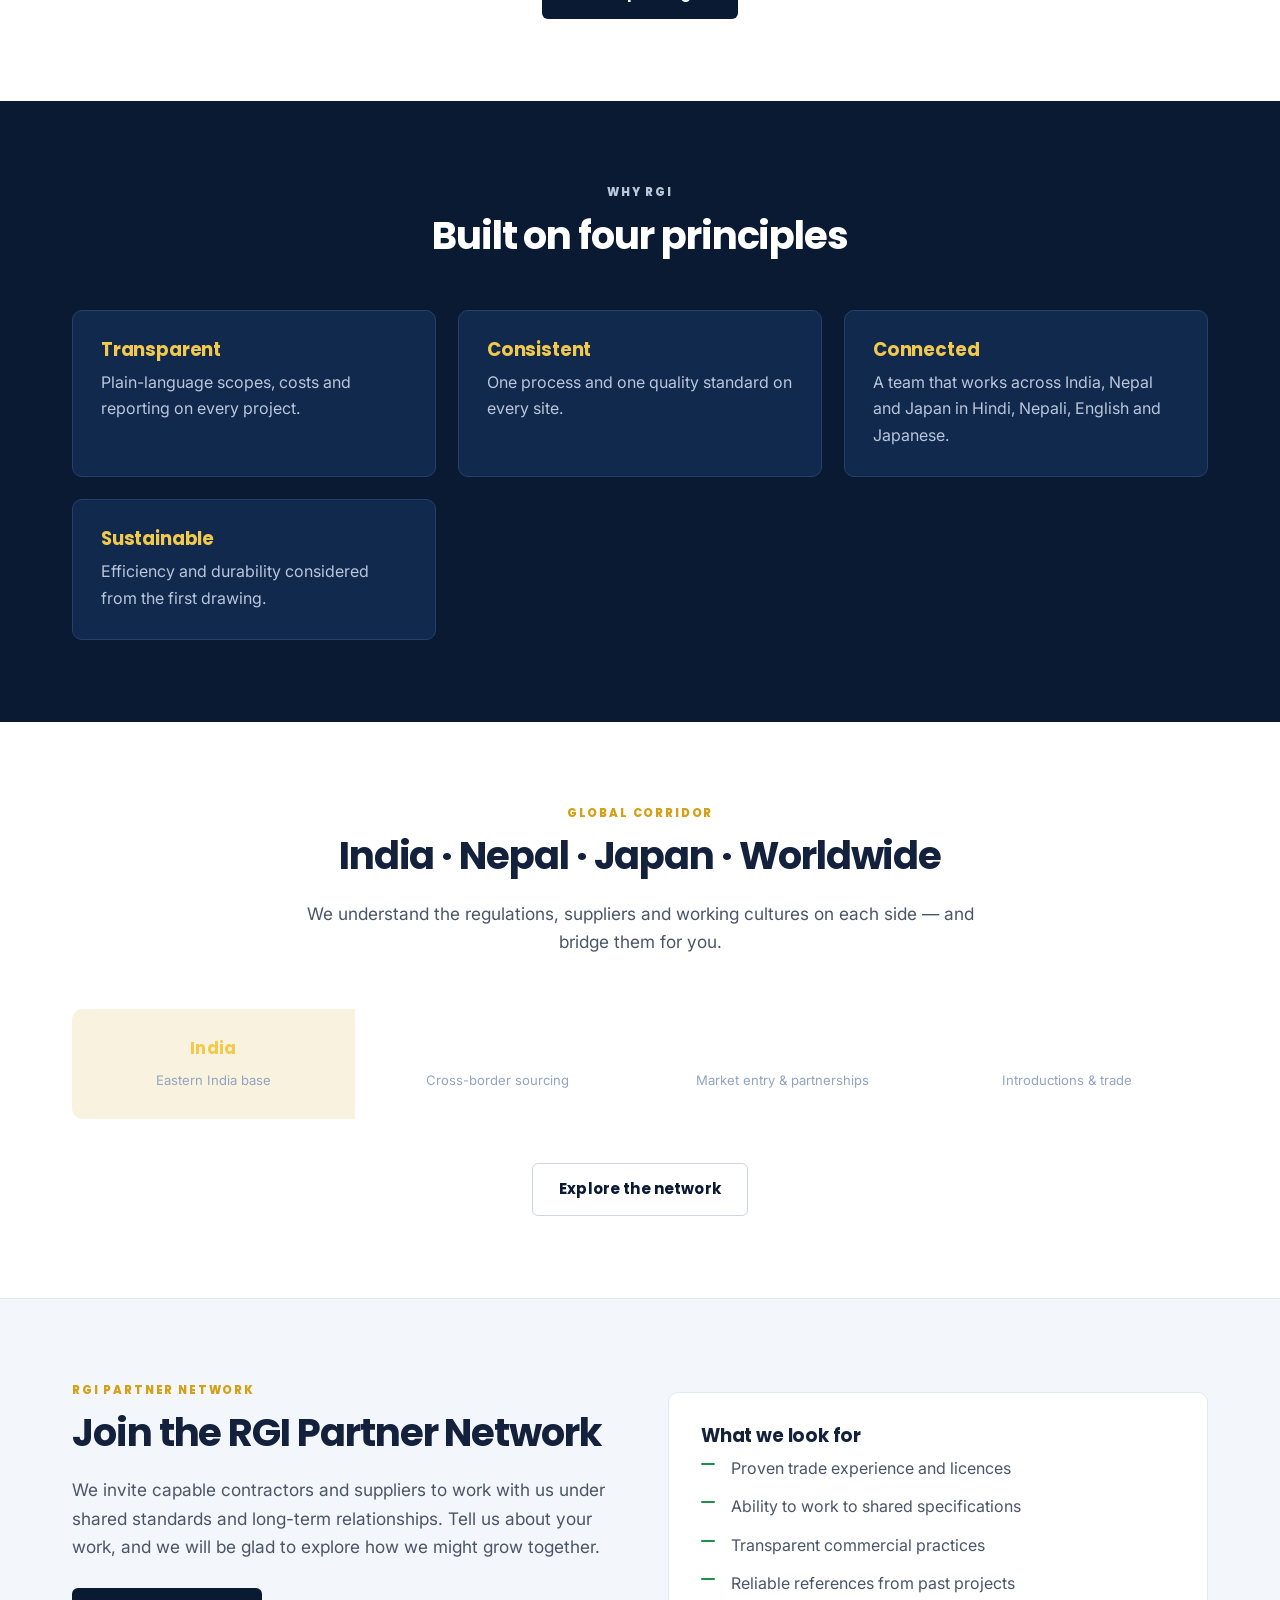
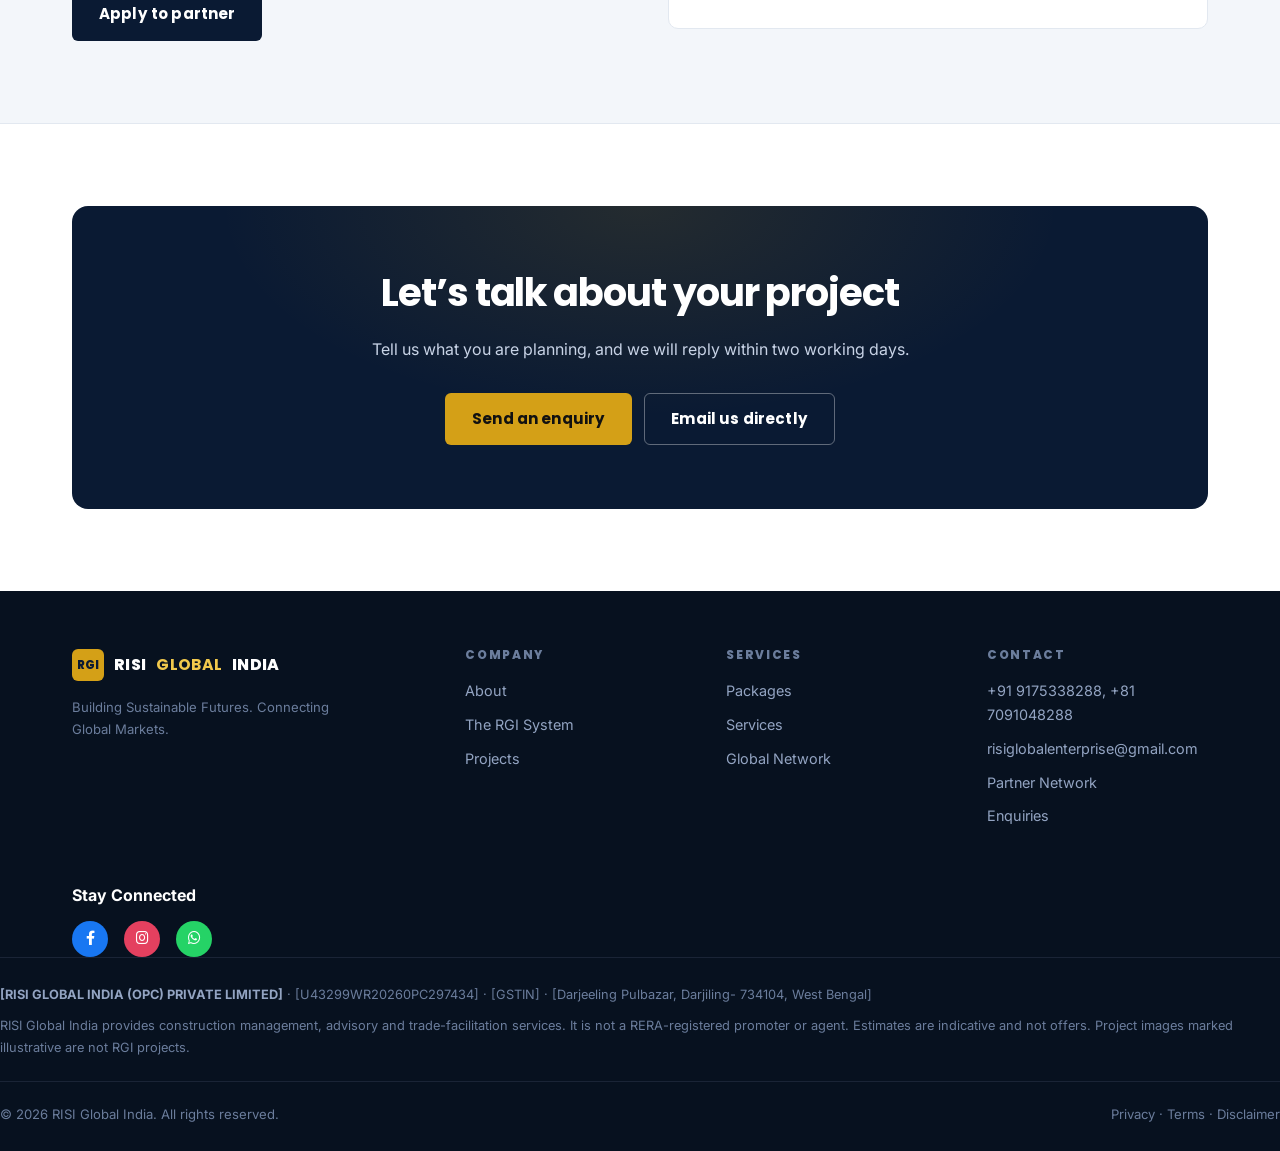
==== commit 2b4199ea: "Update index.html" ====
--- a/index.html
+++ b/index.html
@@ -308,22 +308,13 @@
       <div>
         <h4>Contact</h4>
         <ul>
-           <li><a href="+91 9175338288, +81 7091048288">+91 9175338288, +81 7091048288</a></li>
+          <li><a href="tel:+919175338288">+91 9175338288</a>, <a href="tel:+817091048288">+81 7091048288</a></li>
           <li><a href="mailto:risiglobalenterprise@gmail.com">risiglobalenterprise@gmail.com</a></li>
           <li><a href="partners.html">Partner Network</a></li>
           <li><a href="contact.html">Enquiries</a></li>
         </ul>
       </div>
     </div>
-<!-- Contact Column (WITH NEW SOCIAL ICONS) -->
-            <div class="footer-links">
-                <h4>CONTACT</h4>
-                <ul style="list-style: none; padding: 0;">
-                    <li><a href="tel:+919175338288">+91 9175338288</a>, <a href="tel:+817091048288">+81 7091048288</a></li>
-                    <li><a href="mailto:risiglobalenterprise@gmail.com">risiglobalenterprise@gmail.com</a></li>
-                    <li><a href="partners.html">Partner Network</a></li>
-                    <li><a href="contact.html">Enquiries</a></li>
-                    
                     <!-- 3. STAY CONNECTED SOCIAL ICONS -->
                     <li style="margin-top: 25px; list-style: none;">
                         <div style="margin-bottom: 12px; font-weight: bold; color: #ffffff; font-size: 16px;">Stay Connected</div>
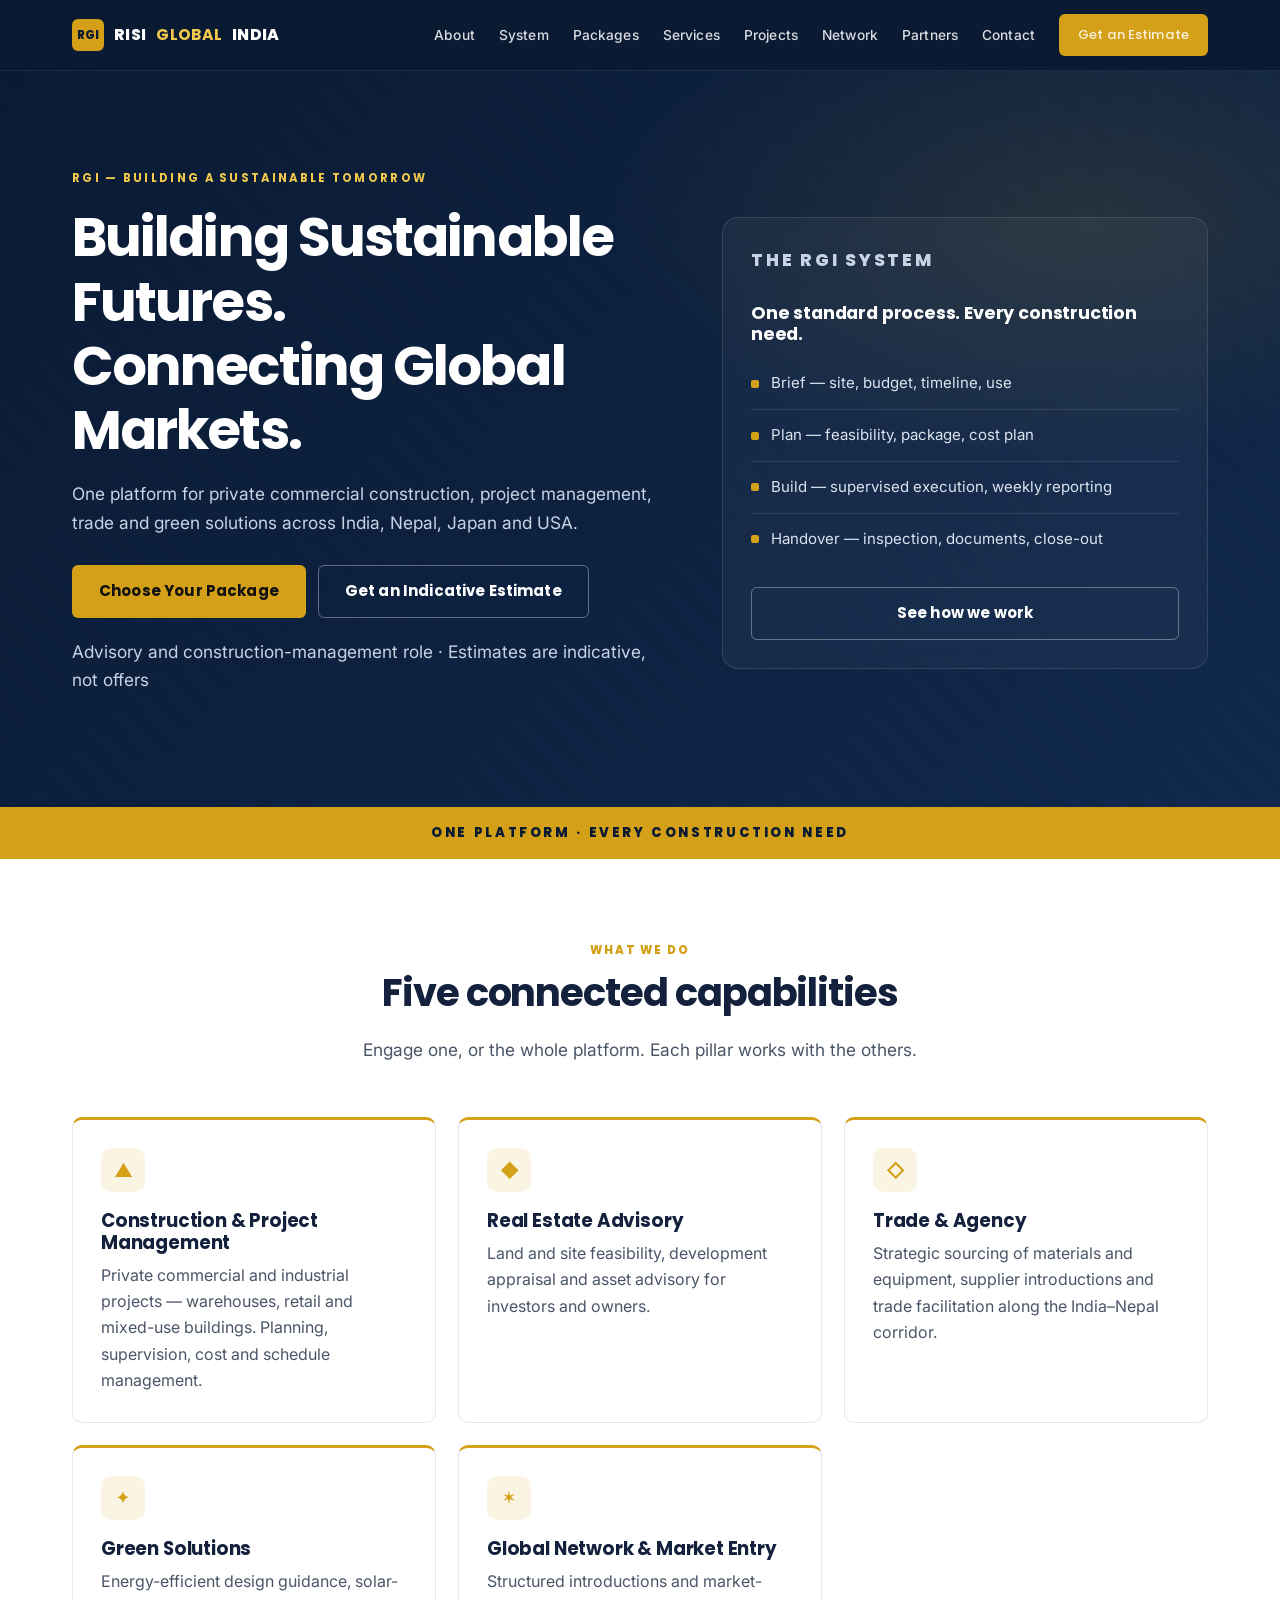
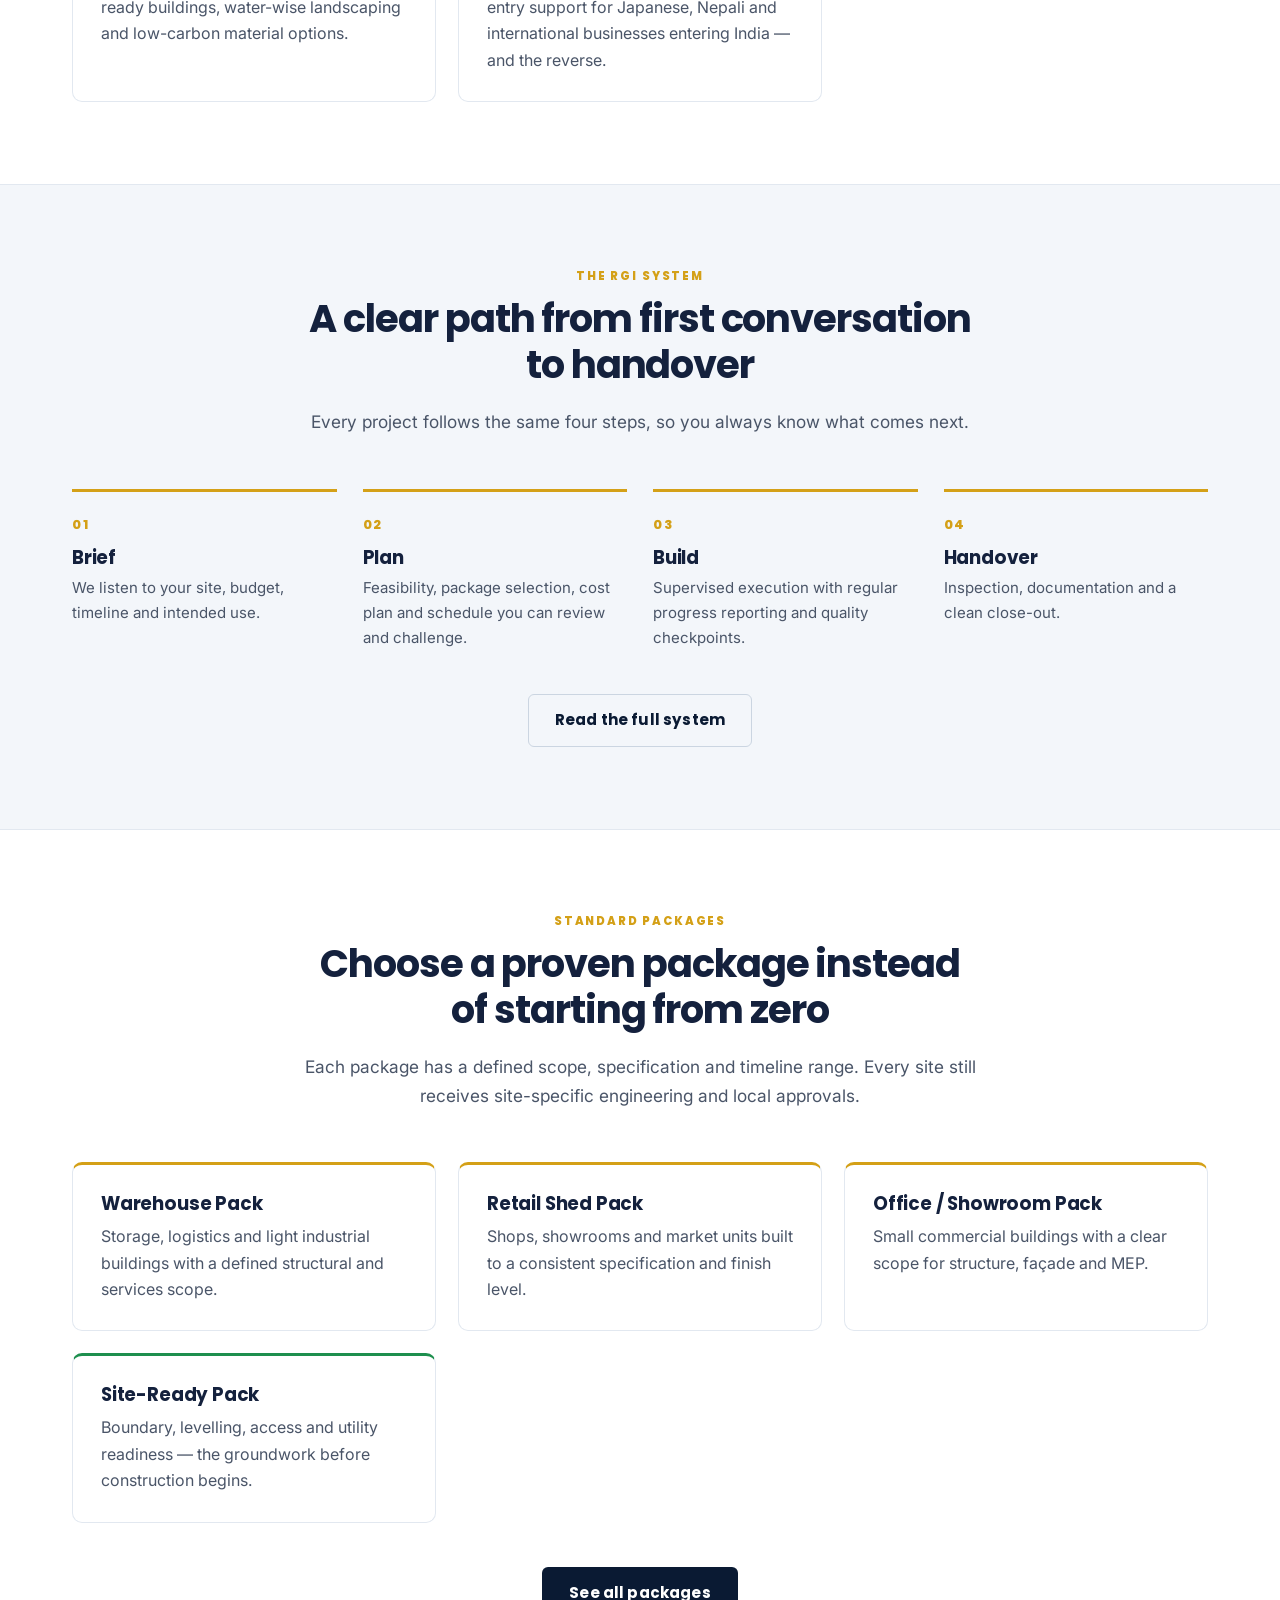
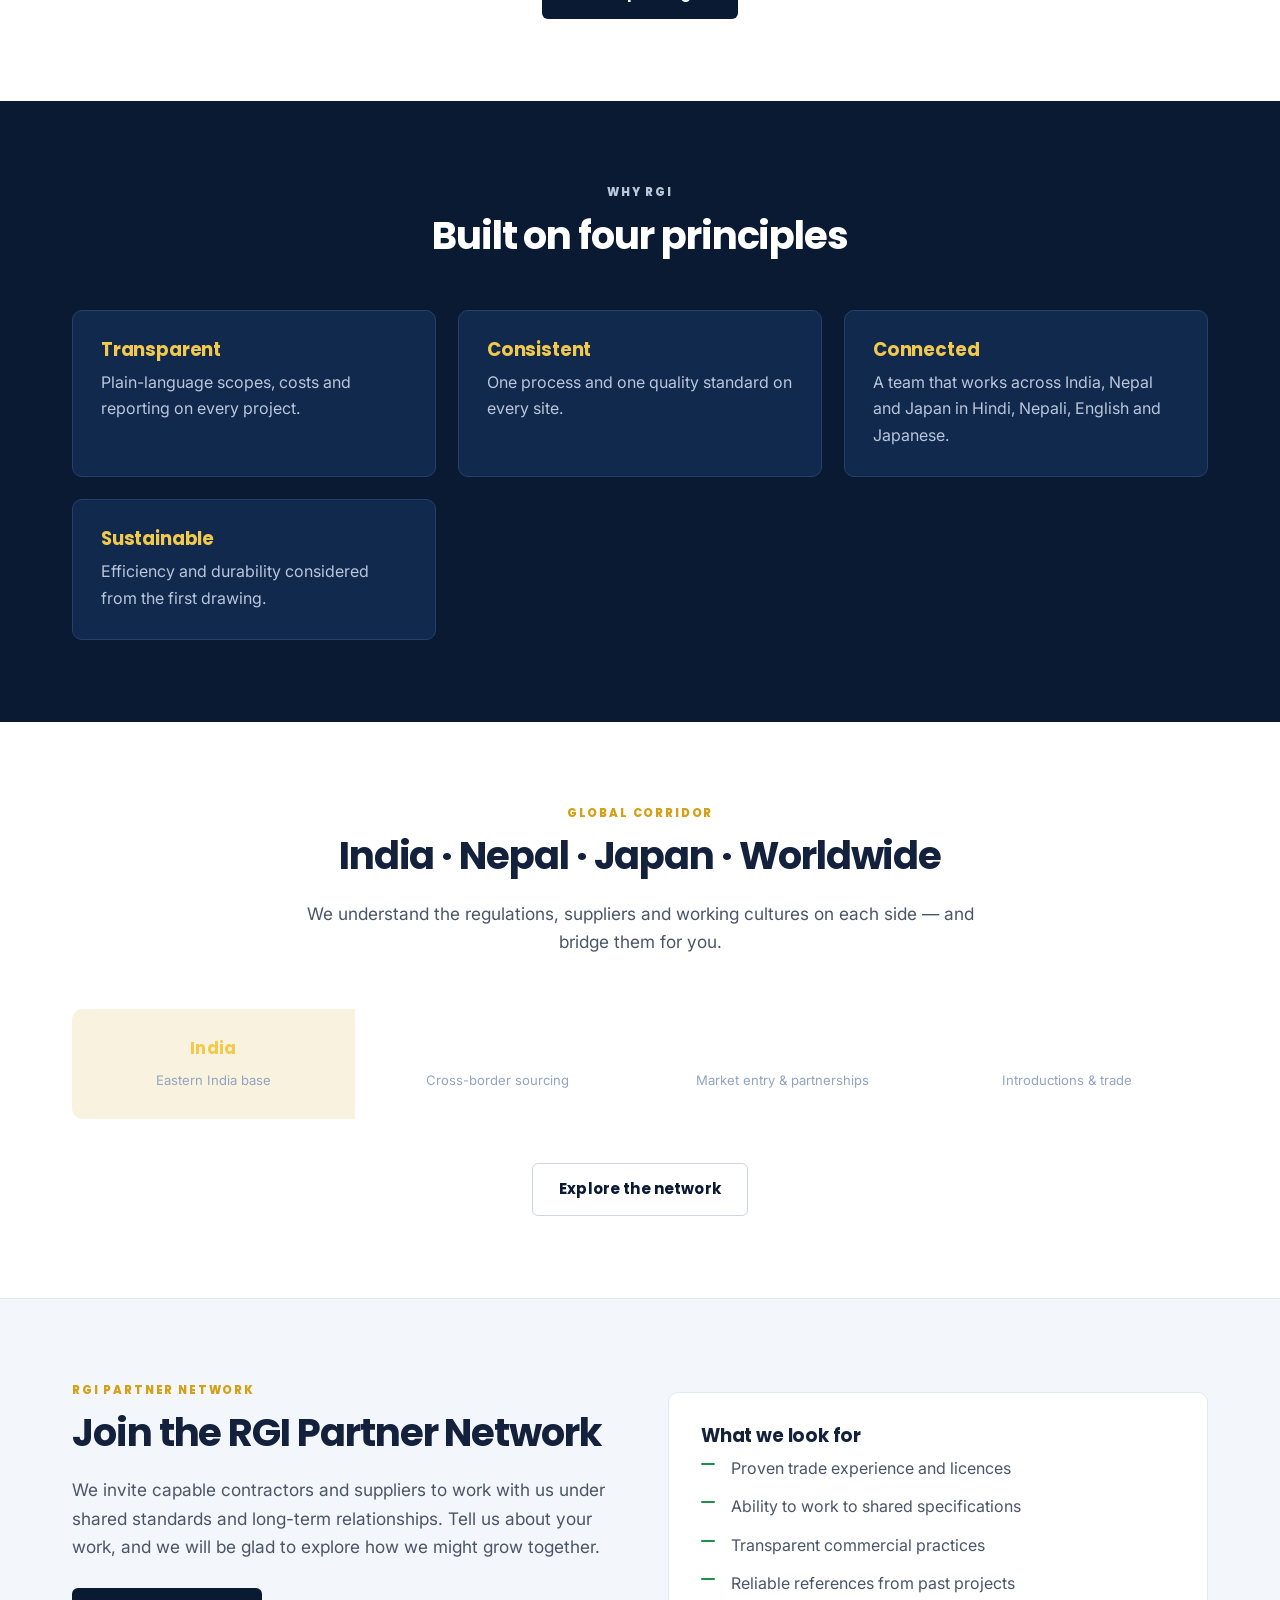
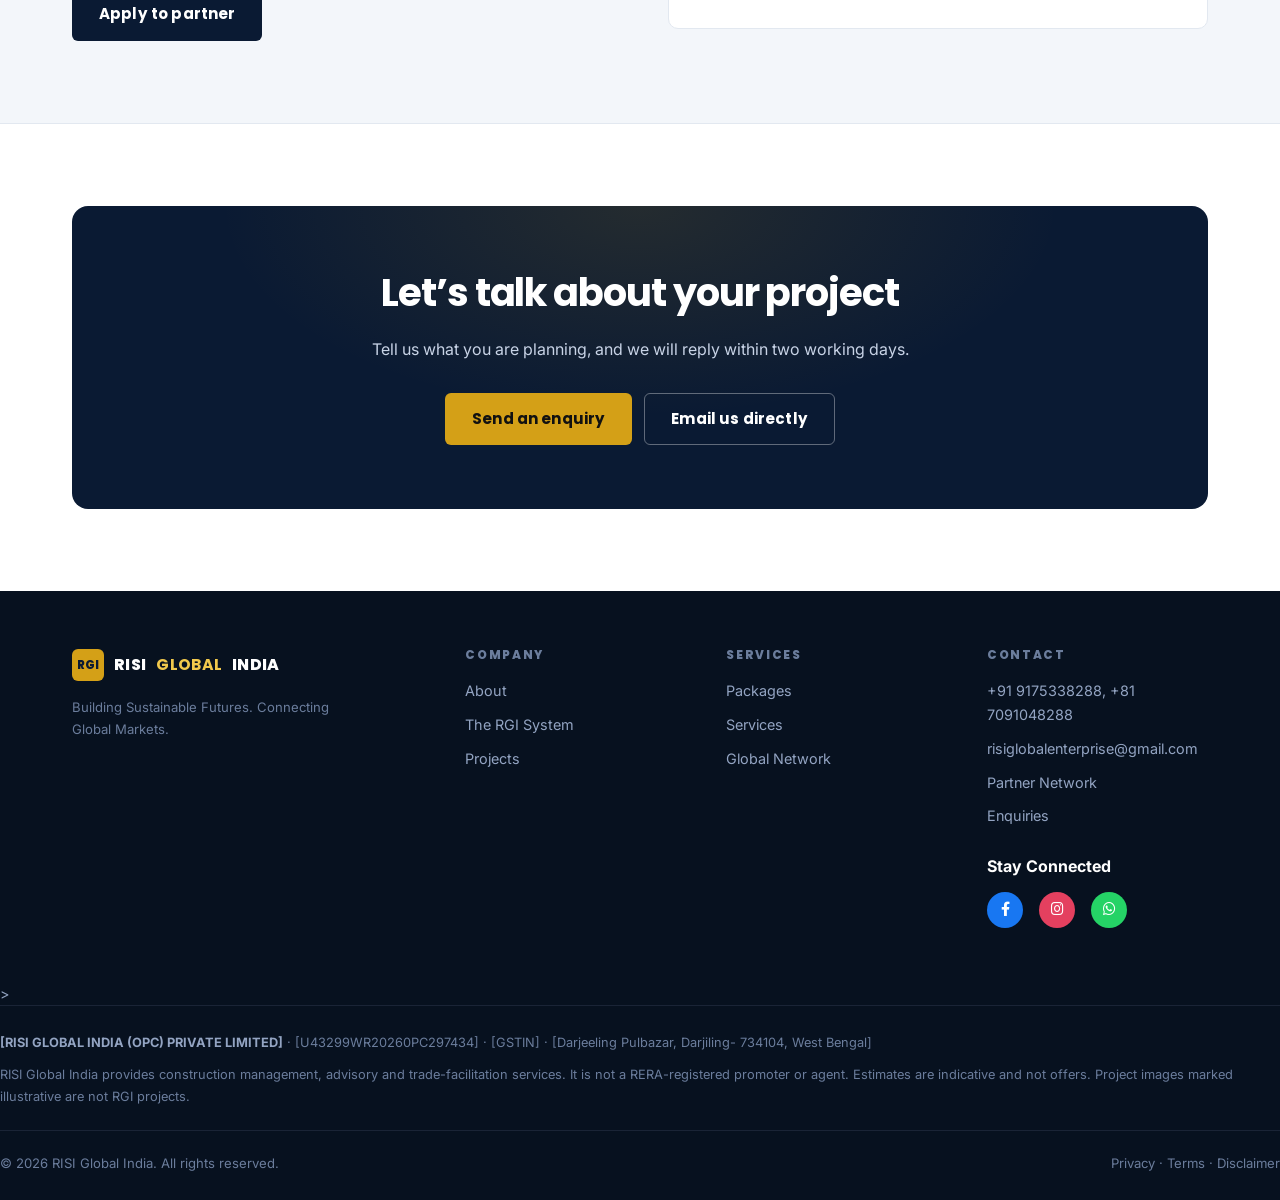
==== commit 4063f381: "Update index.html" ====
--- a/index.html
+++ b/index.html
@@ -305,16 +305,15 @@
           <li><a href="network.html">Global Network</a></li>
         </ul>
       </div>
-      <div>
-        <h4>Contact</h4>
-        <ul>
-          <li><a href="tel:+919175338288">+91 9175338288</a>, <a href="tel:+817091048288">+81 7091048288</a></li>
-          <li><a href="mailto:risiglobalenterprise@gmail.com">risiglobalenterprise@gmail.com</a></li>
-          <li><a href="partners.html">Partner Network</a></li>
-          <li><a href="contact.html">Enquiries</a></li>
-        </ul>
-      </div>
-    </div>
+   <!-- Contact Column (WITH NEW SOCIAL ICONS) -->
+            <div class="footer-links">
+                <h4>CONTACT</h4>
+                <ul style="list-style: none; padding: 0;">
+                    <li><a href="tel:+919175338288">+91 9175338288</a>, <a href="tel:+817091048288">+81 7091048288</a></li>
+                    <li><a href="mailto:risiglobalenterprise@gmail.com">risiglobalenterprise@gmail.com</a></li>
+                    <li><a href="partners.html">Partner Network</a></li>
+                    <li><a href="contact.html">Enquiries</a></li>
+                    
                     <!-- 3. STAY CONNECTED SOCIAL ICONS -->
                     <li style="margin-top: 25px; list-style: none;">
                         <div style="margin-bottom: 12px; font-weight: bold; color: #ffffff; font-size: 16px;">Stay Connected</div>
@@ -337,7 +336,8 @@
                 </ul>
             </div>
         </div>
-    </div>
+    </div>>
+   
     <div class="footer-legal">
       <p><b style="color:#93a4c2">[RISI GLOBAL INDIA (OPC) PRIVATE LIMITED]</b> &middot; [U43299WR20260PC297434] &middot; [GSTIN] &middot; [Darjeeling Pulbazar, Darjiling- 734104, West Bengal]</p>
       <p>RISI Global India provides construction management, advisory and trade-facilitation services. It is not a RERA-registered promoter or agent. Estimates are indicative and not offers. Project images marked illustrative are not RGI projects.</p>
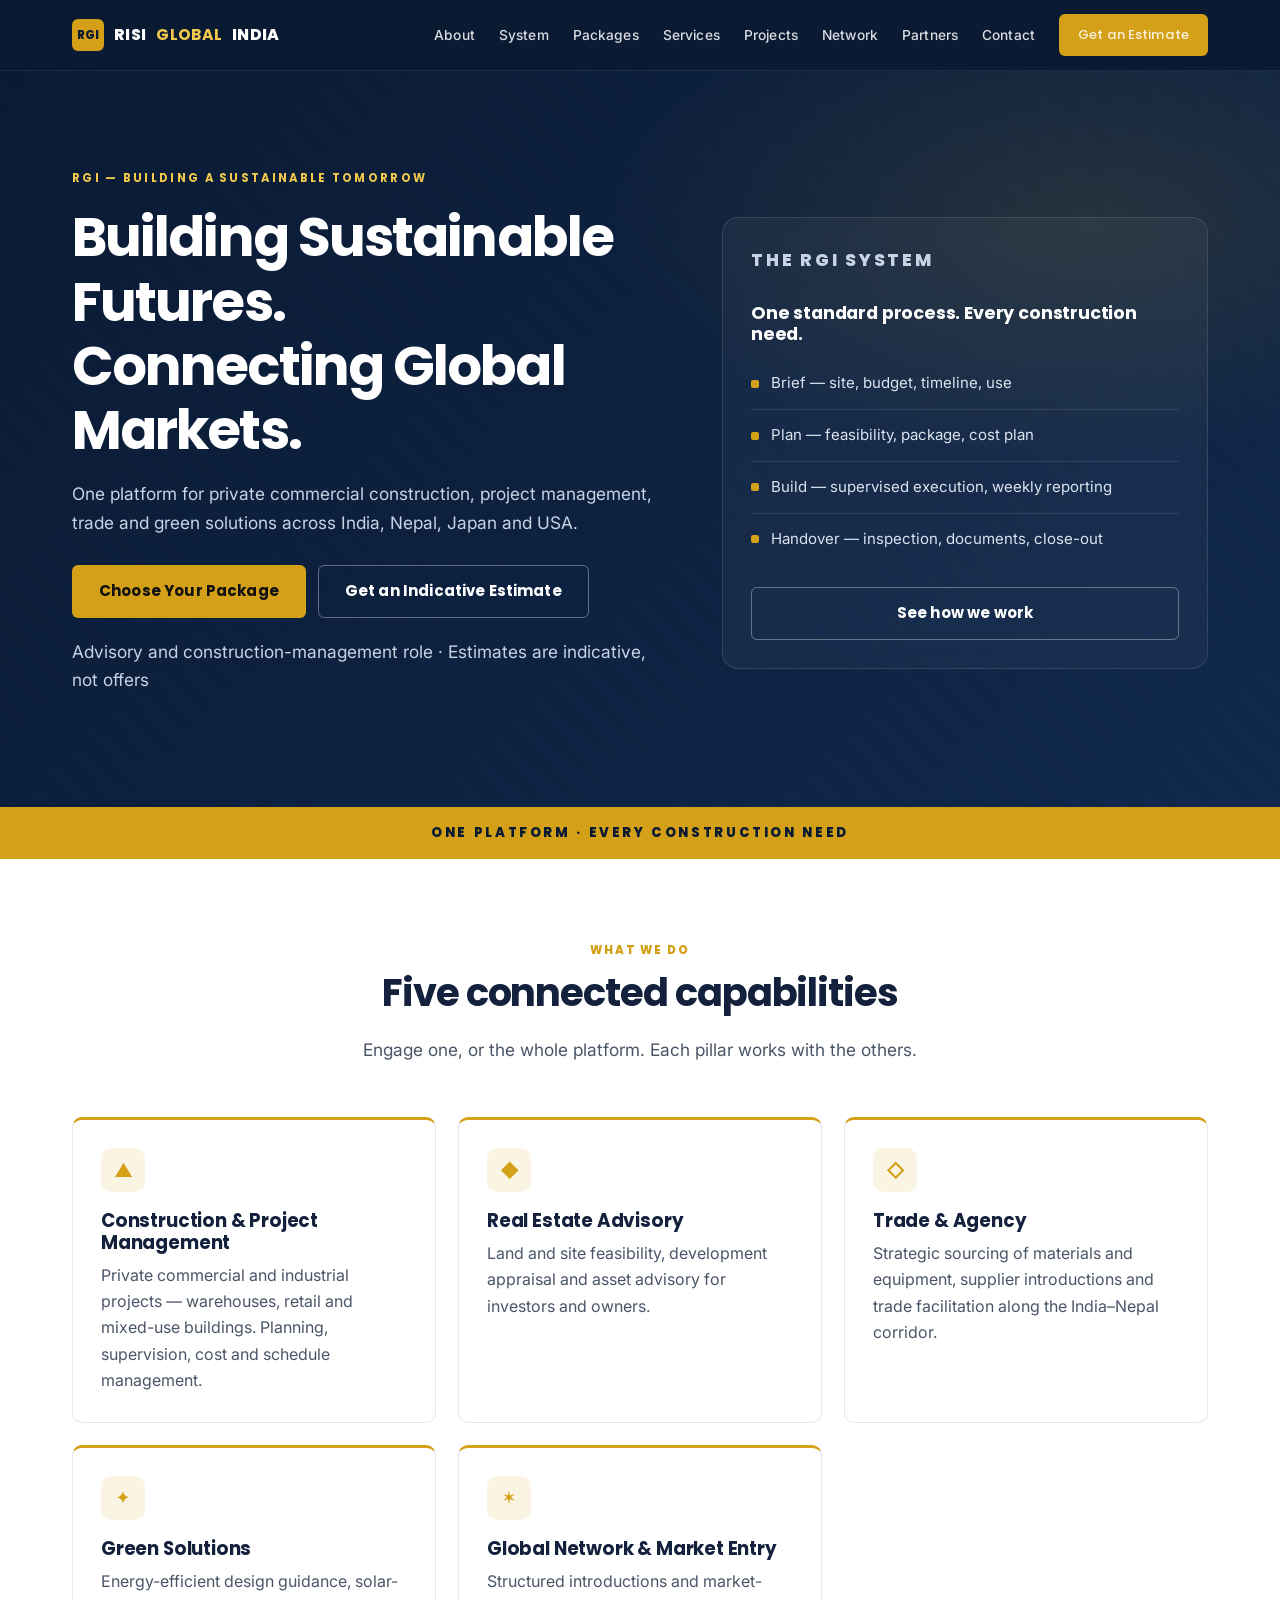
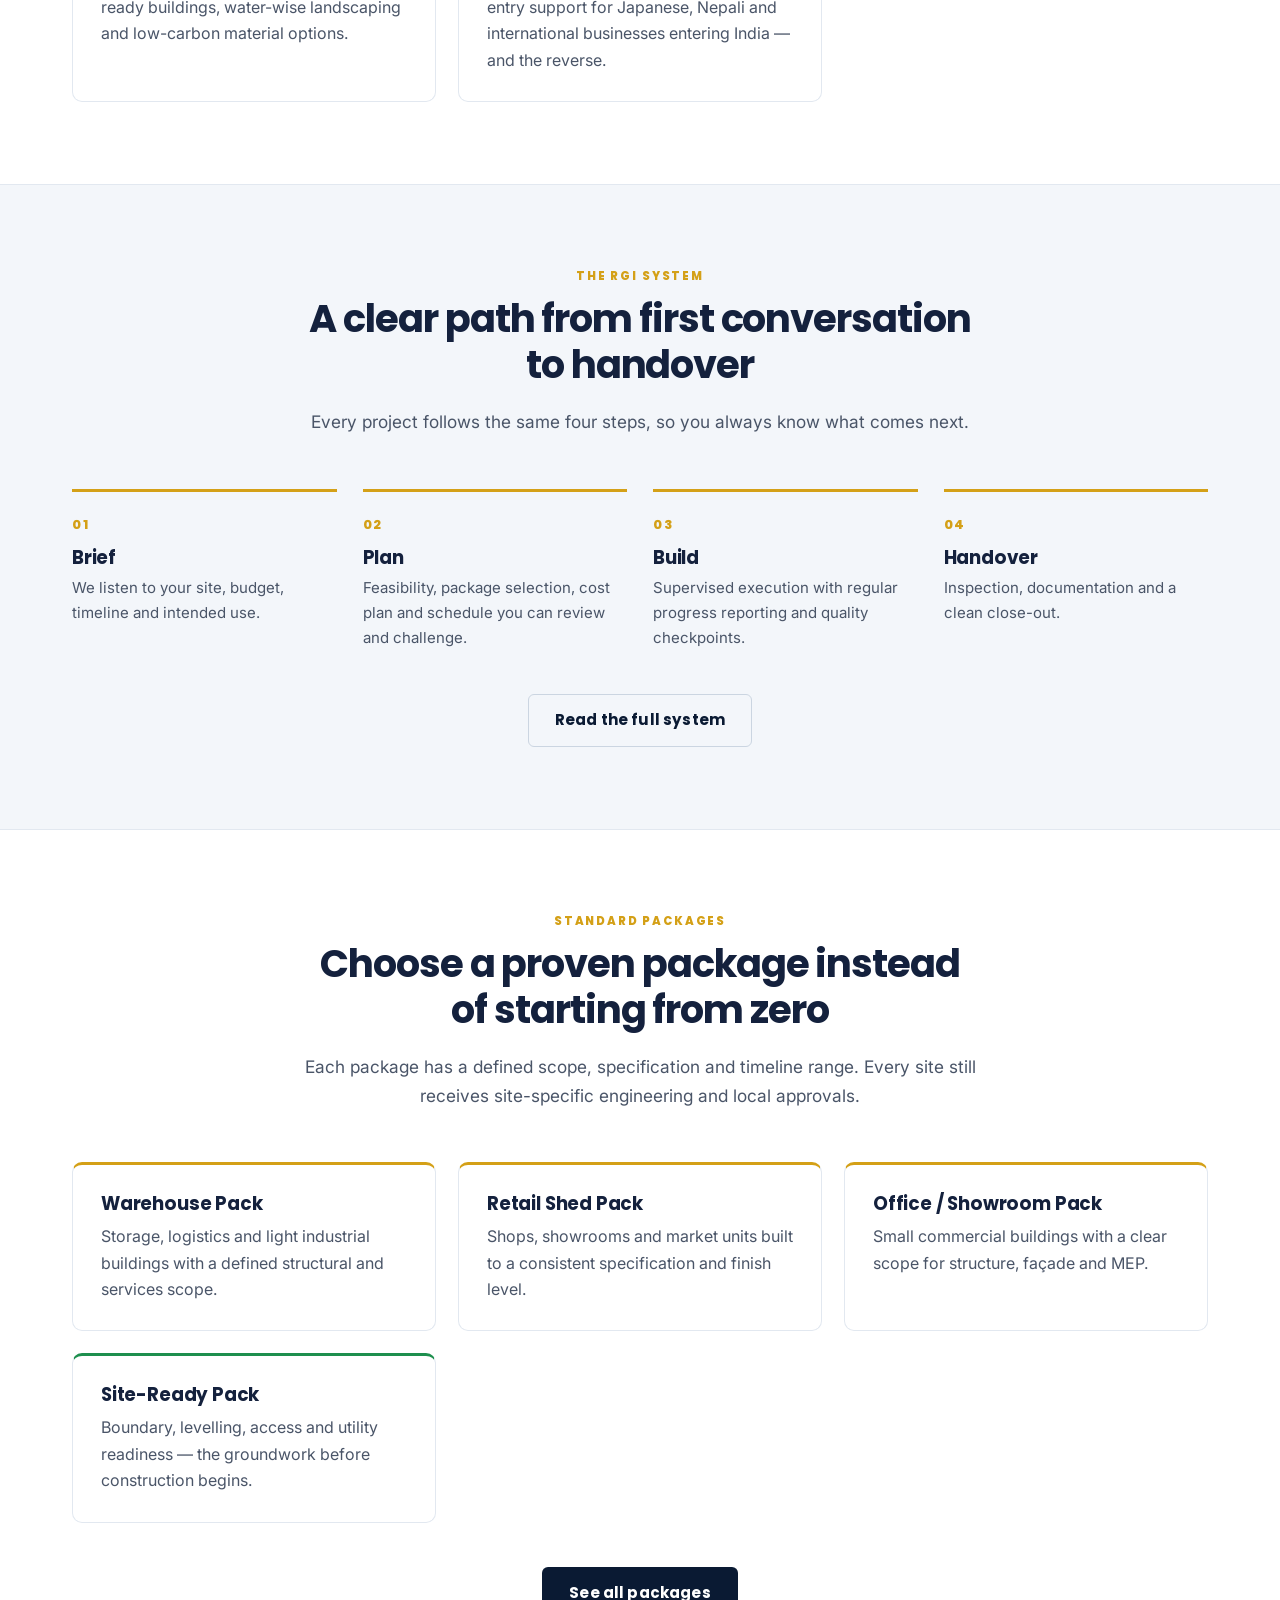
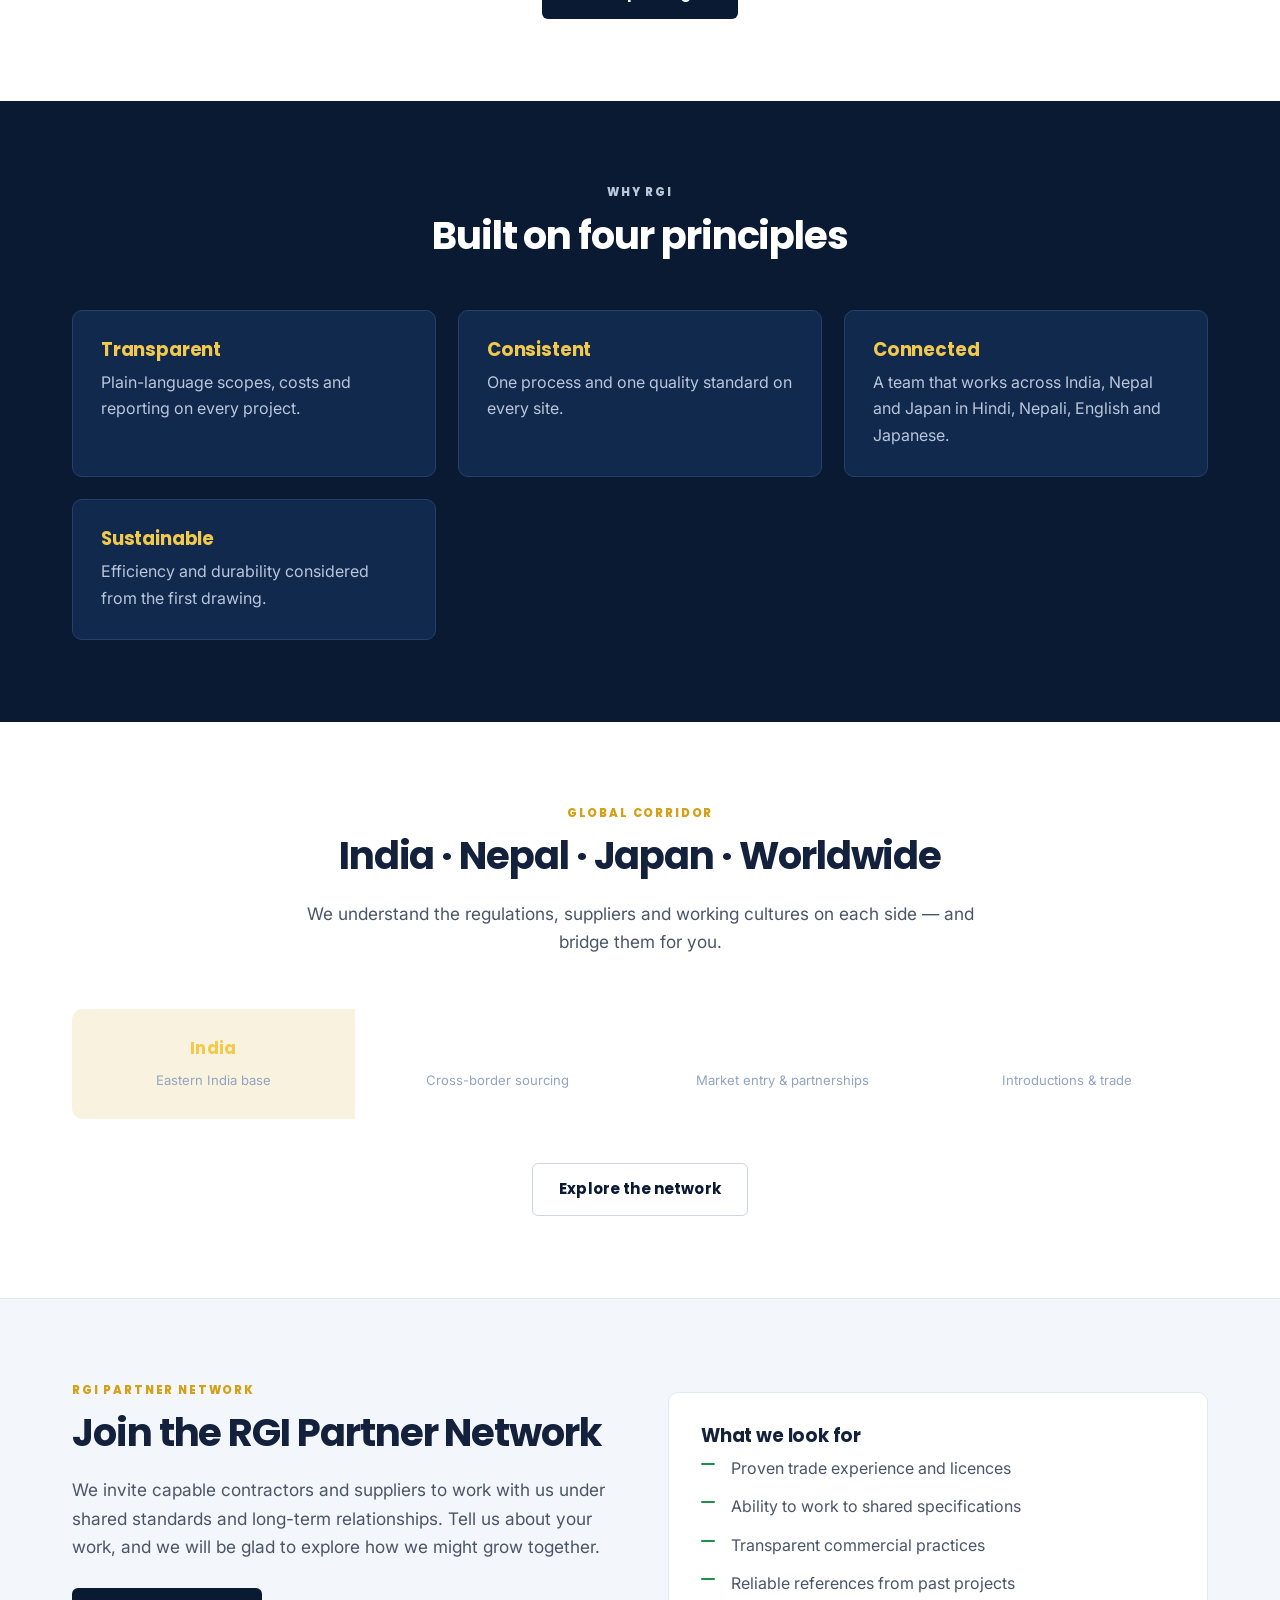
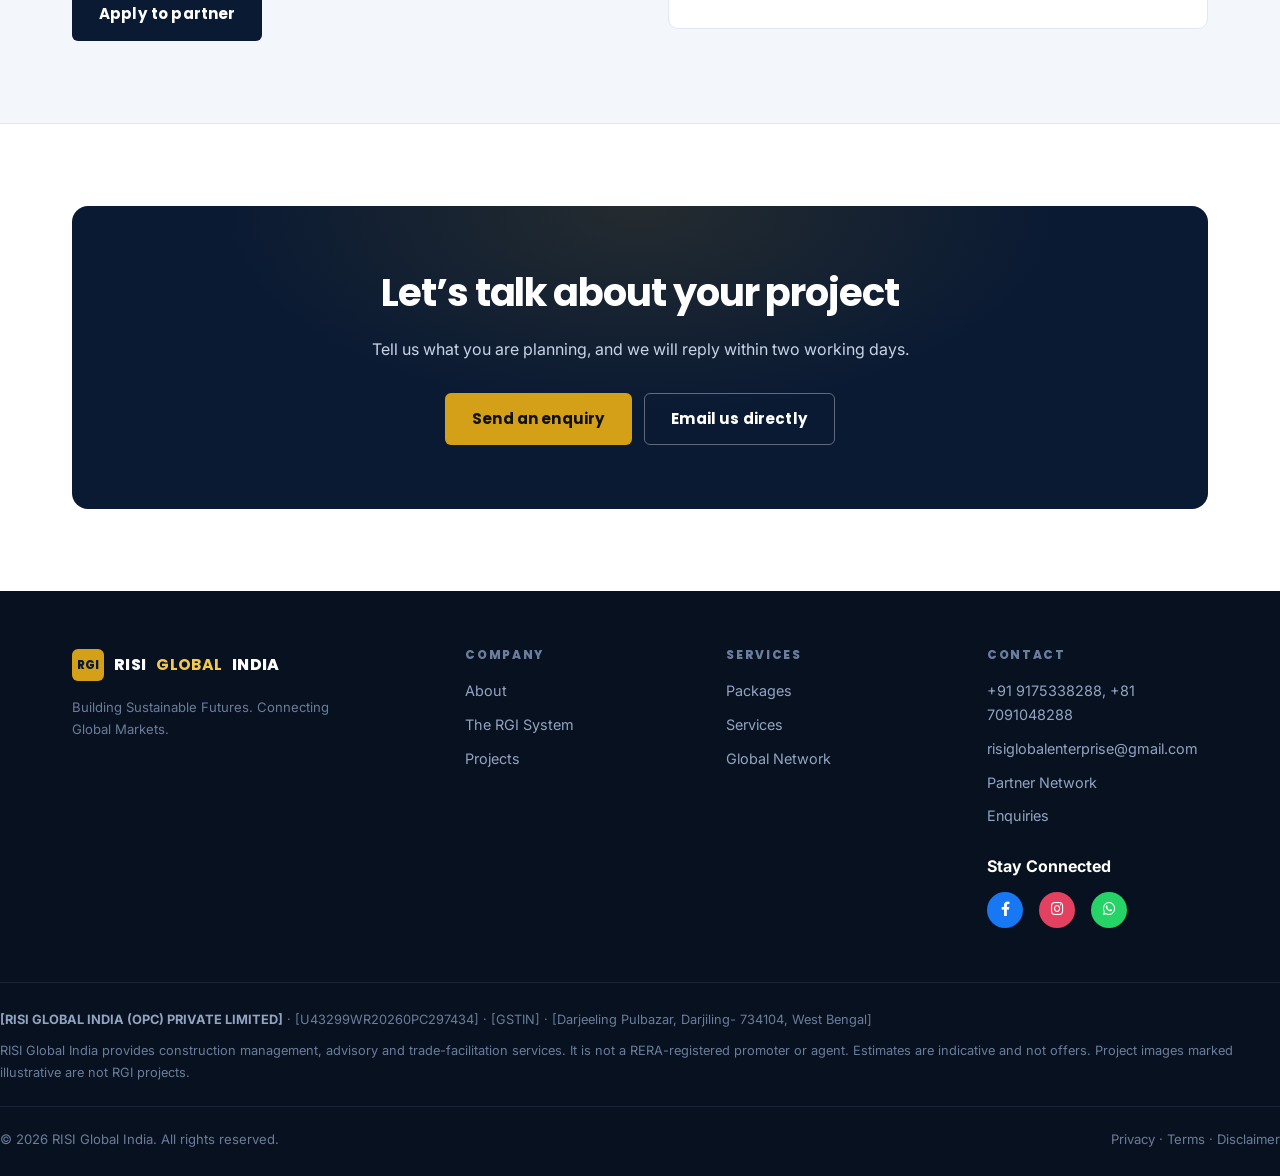
==== commit 2b9bf18d: "Update index.html" ====
--- a/index.html
+++ b/index.html
@@ -336,7 +336,7 @@
                 </ul>
             </div>
         </div>
-    </div>>
+    </div>
    
     <div class="footer-legal">
       <p><b style="color:#93a4c2">[RISI GLOBAL INDIA (OPC) PRIVATE LIMITED]</b> &middot; [U43299WR20260PC297434] &middot; [GSTIN] &middot; [Darjeeling Pulbazar, Darjiling- 734104, West Bengal]</p>
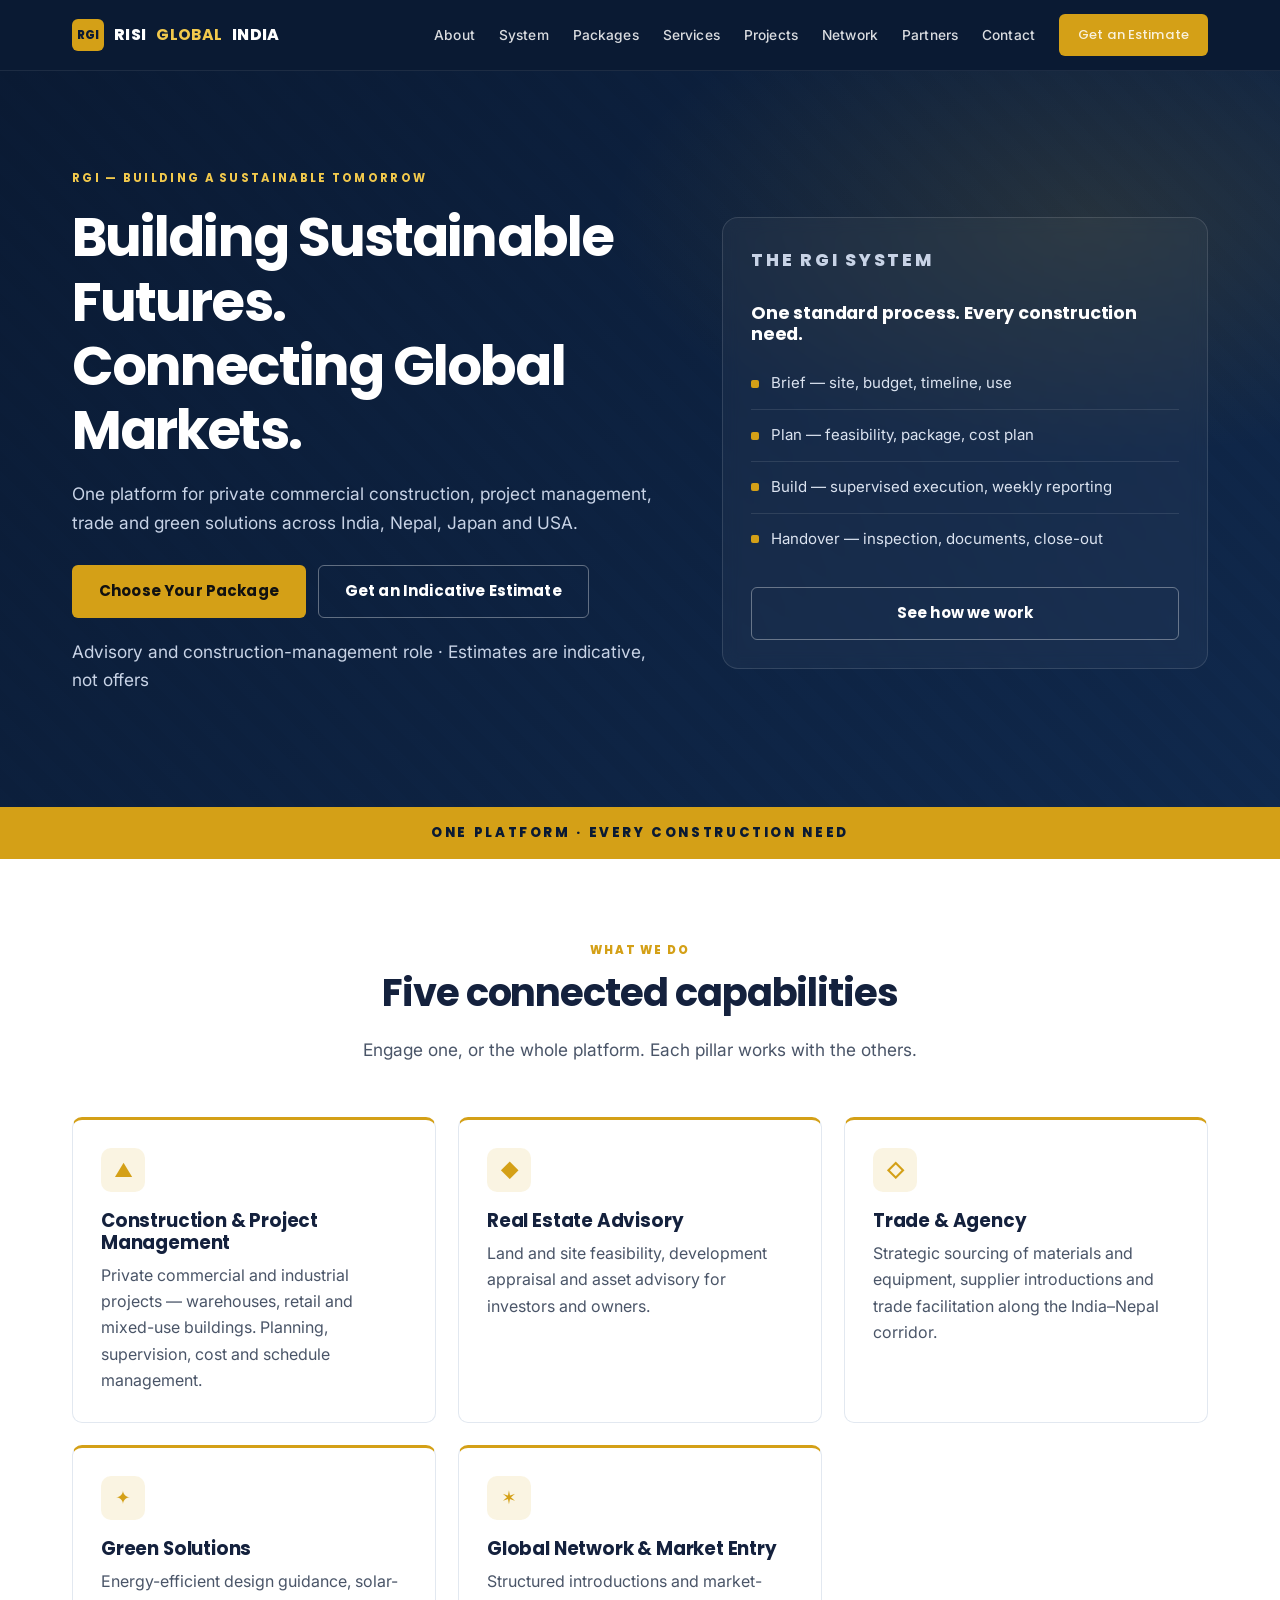
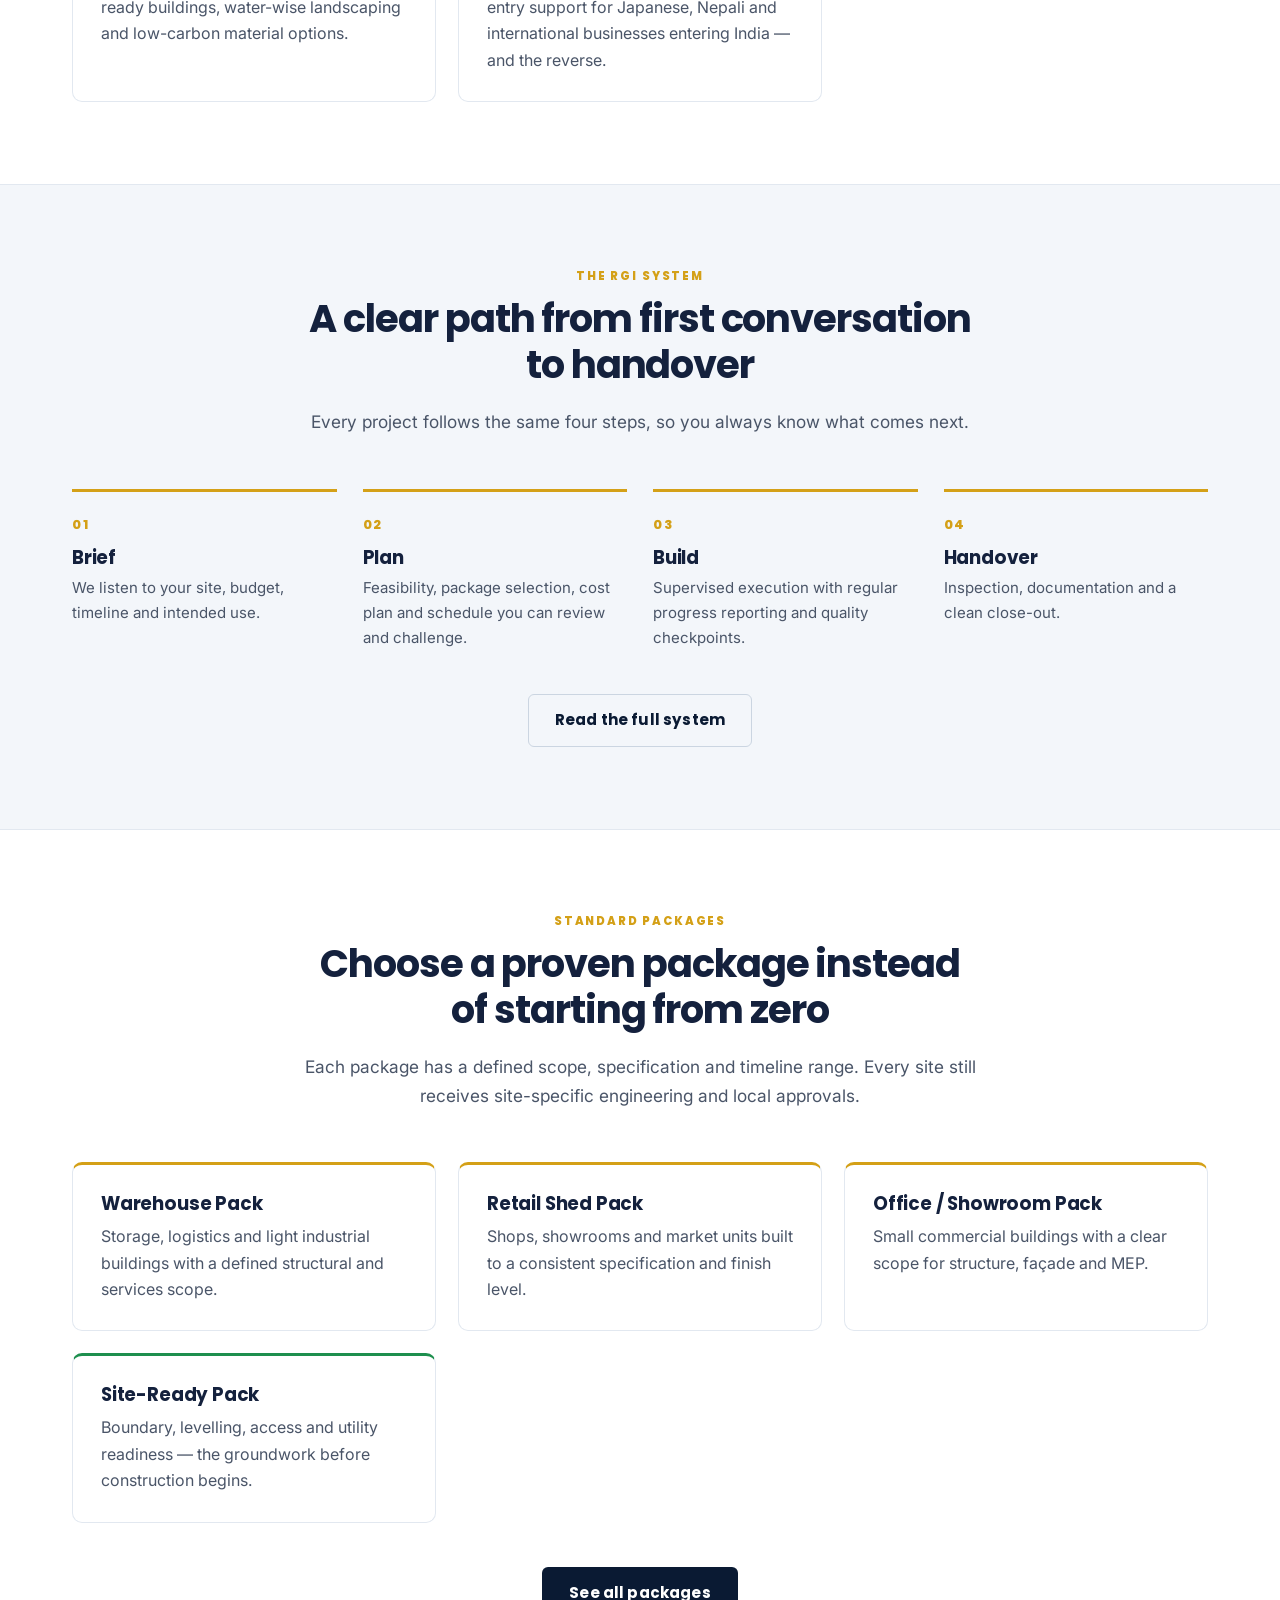
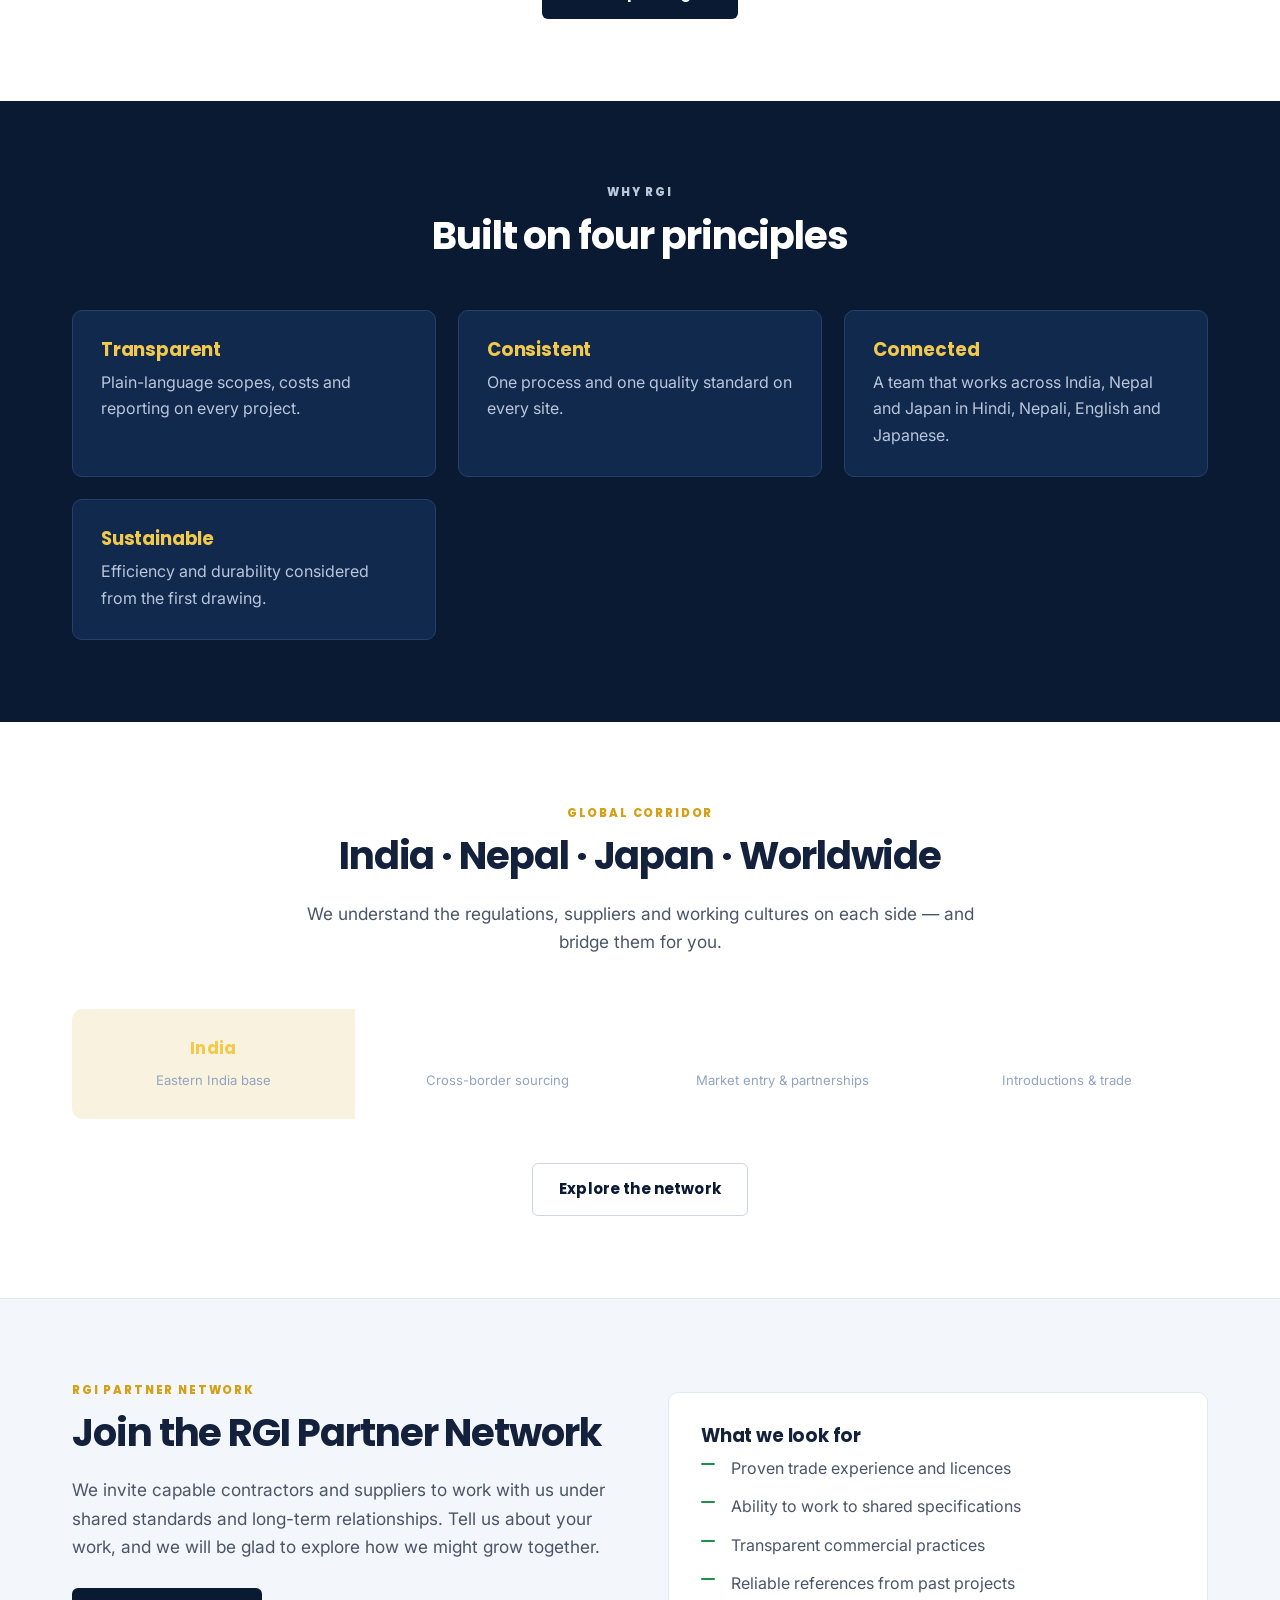
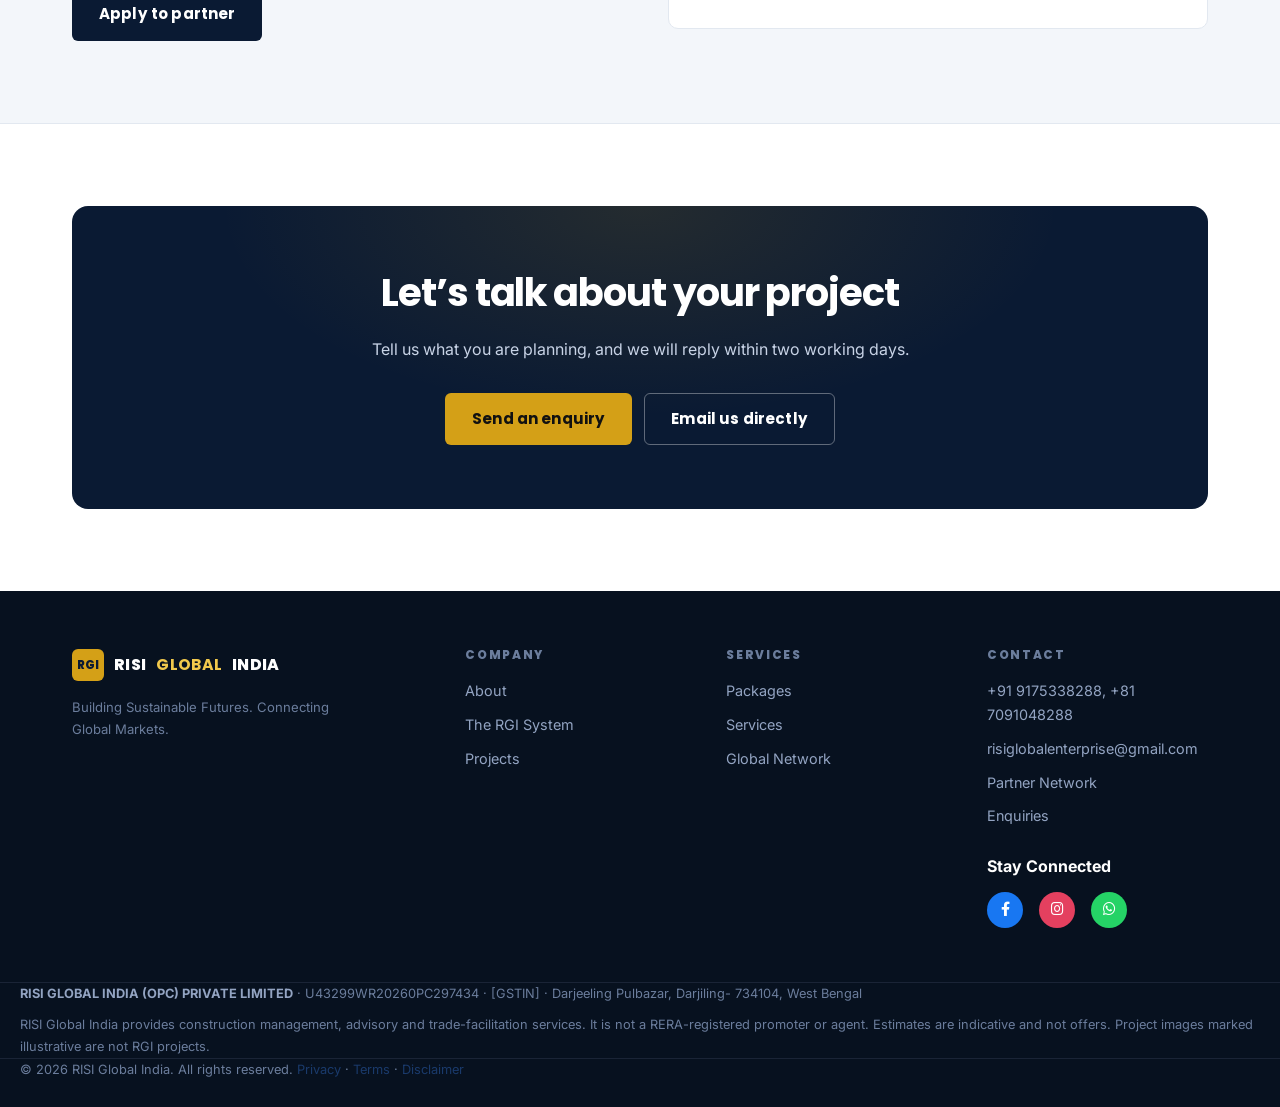
==== commit 61b88537: "Update index.html" ====
--- a/index.html
+++ b/index.html
@@ -338,12 +338,12 @@
         </div>
     </div>
    
-    <div class="footer-legal">
-      <p><b style="color:#93a4c2">[RISI GLOBAL INDIA (OPC) PRIVATE LIMITED]</b> &middot; [U43299WR20260PC297434] &middot; [GSTIN] &middot; [Darjeeling Pulbazar, Darjiling- 734104, West Bengal]</p>
+    <div class="footer-legal"style="padding: 0 20px;">
+      <p><b style="color:#93a4c2">RISI GLOBAL INDIA (OPC) PRIVATE LIMITED</b> &middot; U43299WR20260PC297434 &middot; [GSTIN] &middot; Darjeeling Pulbazar, Darjiling- 734104, West Bengal</p>
       <p>RISI Global India provides construction management, advisory and trade-facilitation services. It is not a RERA-registered promoter or agent. Estimates are indicative and not offers. Project images marked illustrative are not RGI projects.</p>
     </div>
 
-    <div class="footer-bottom">
+    <div class="footer-legal"style="padding: 0 20px;">
       <span>&copy; <span id="year">2026</span> RISI Global India. All rights reserved.</span>
       <span><a href="#">Privacy</a> &middot; <a href="#">Terms</a> &middot; <a href="#">Disclaimer</a></span>
     </div>
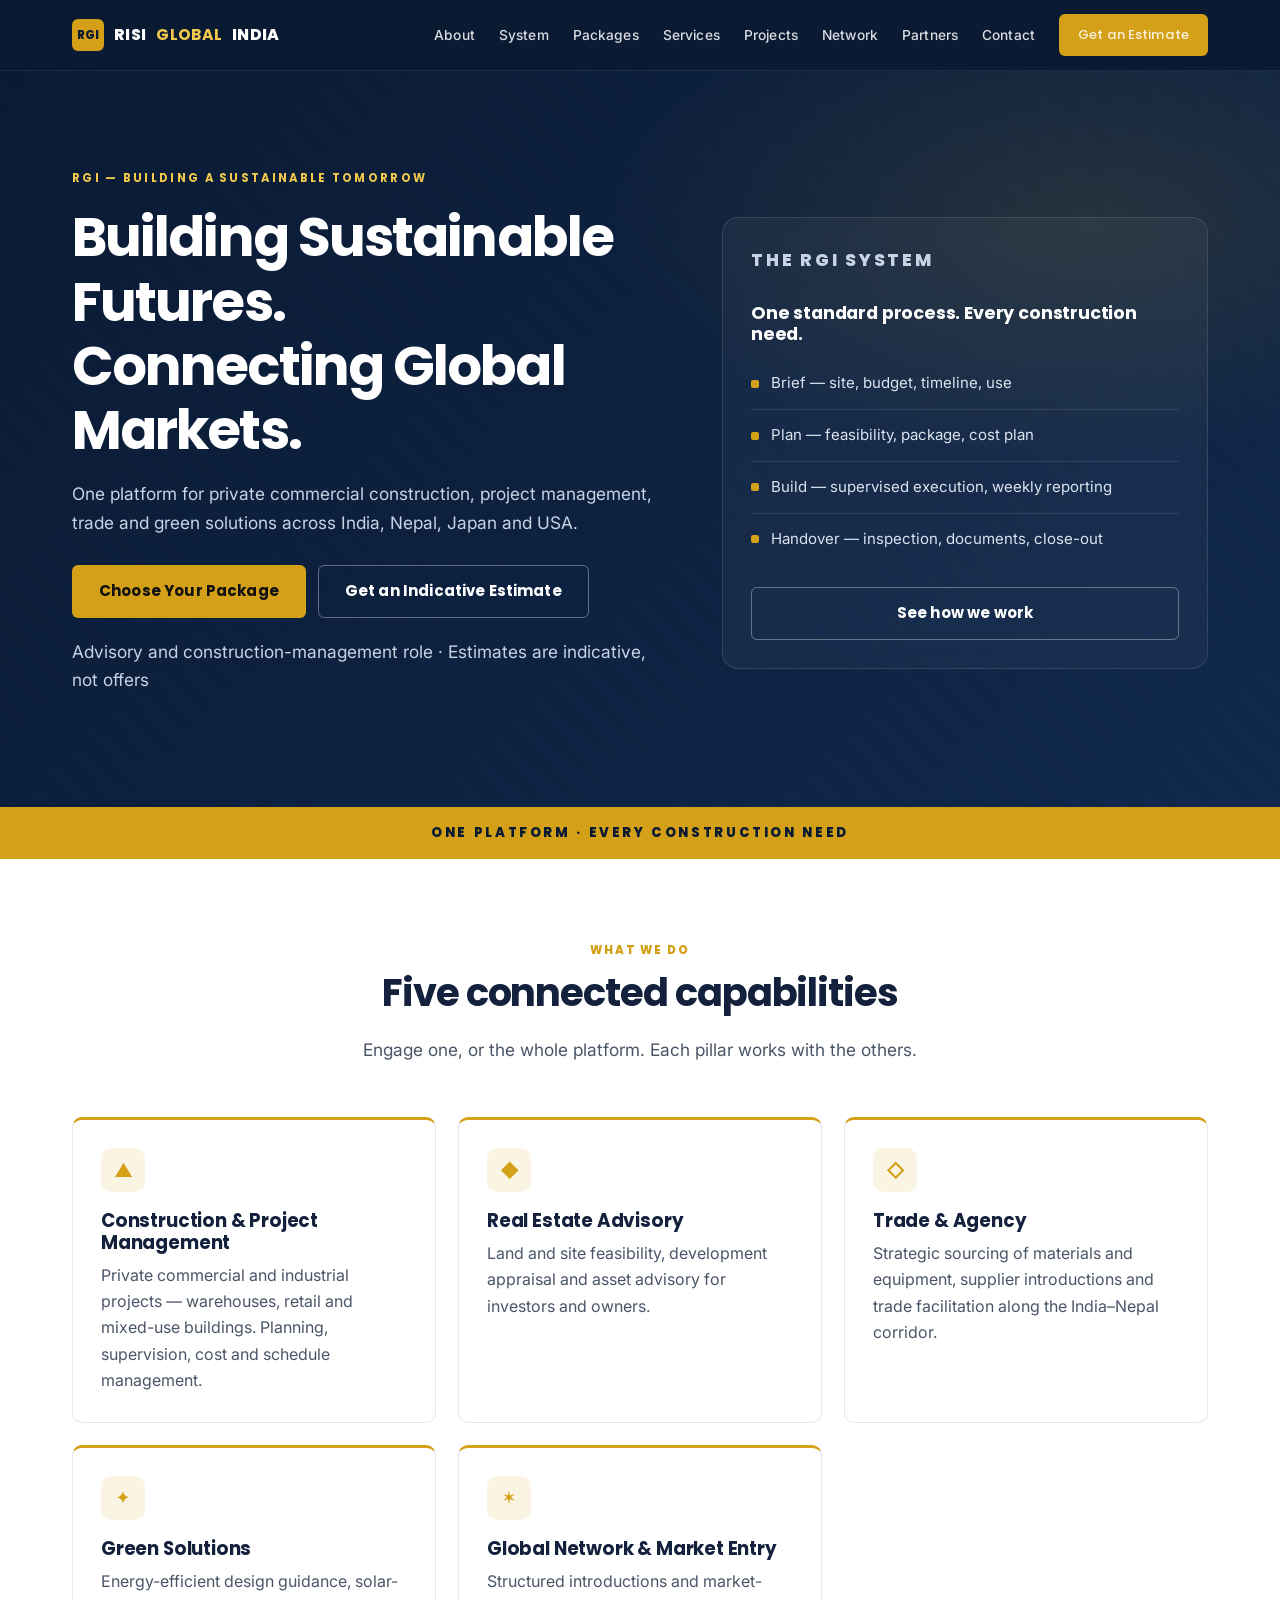
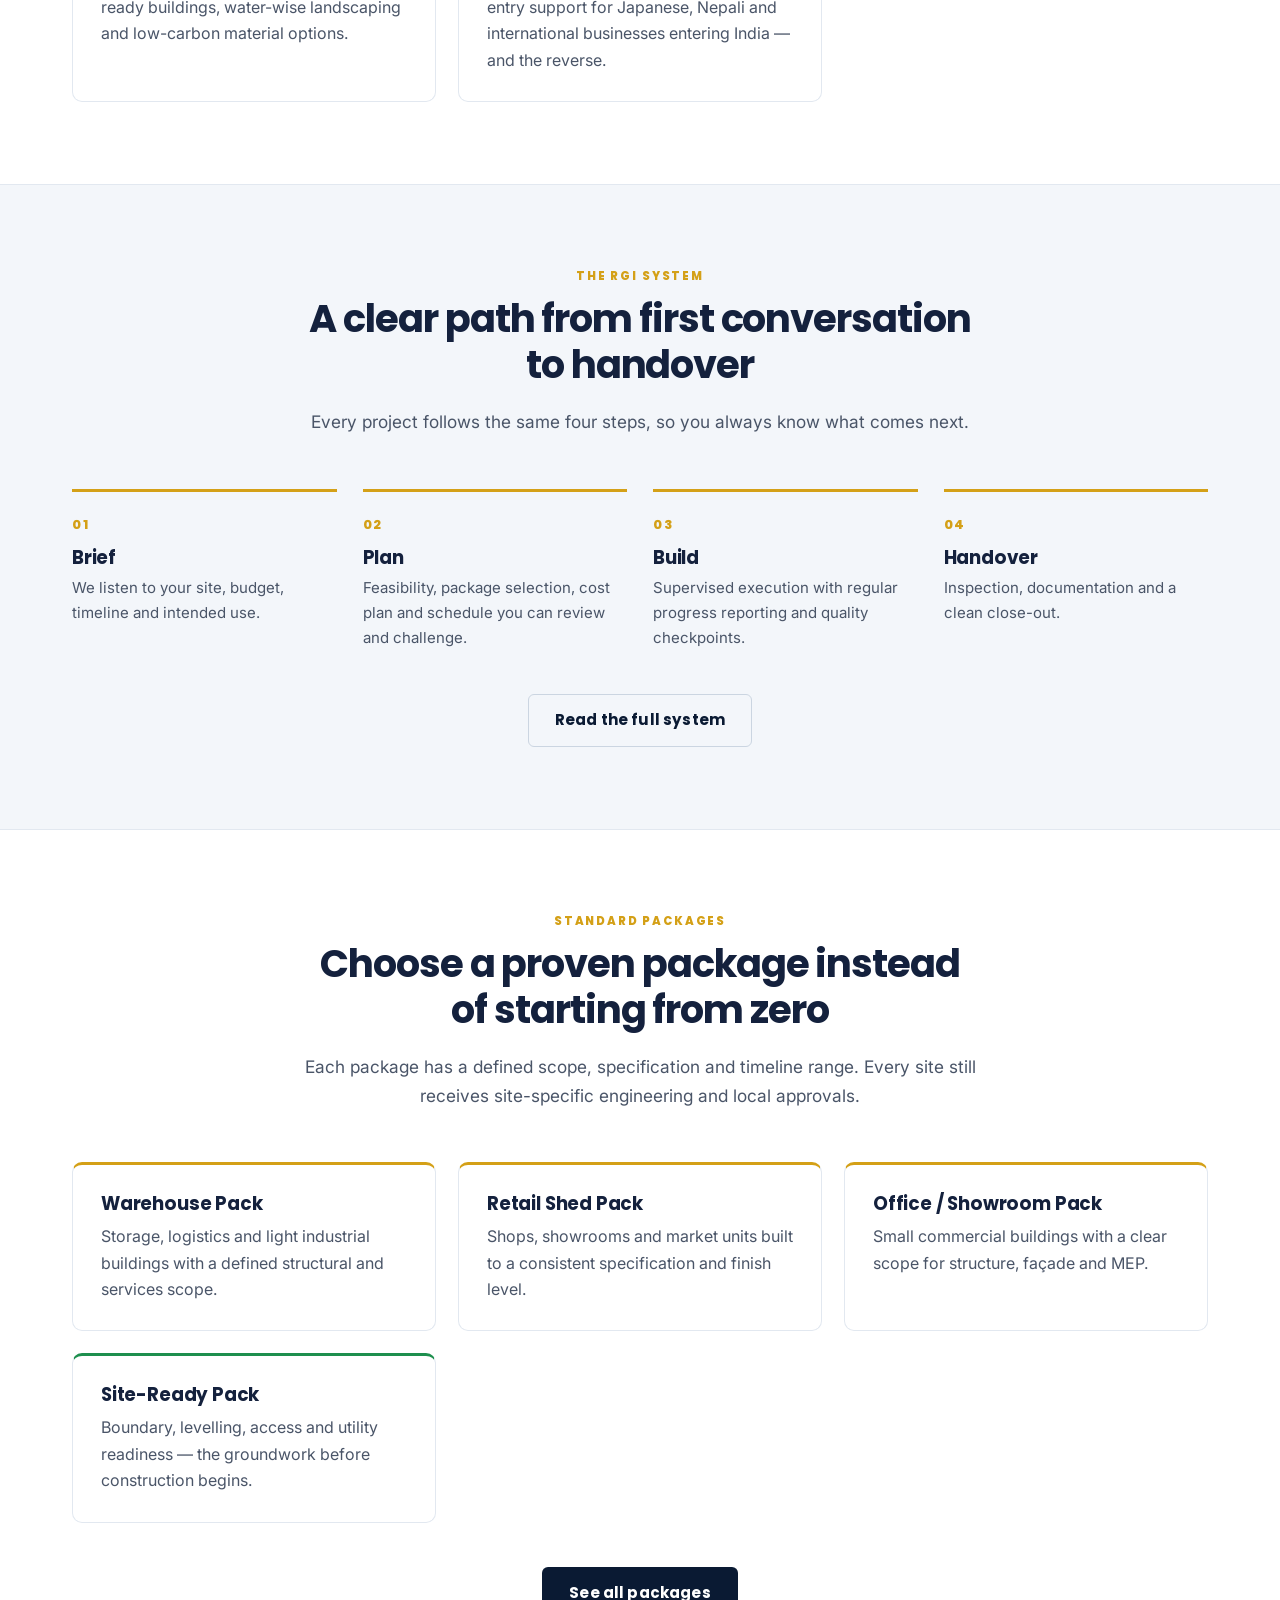
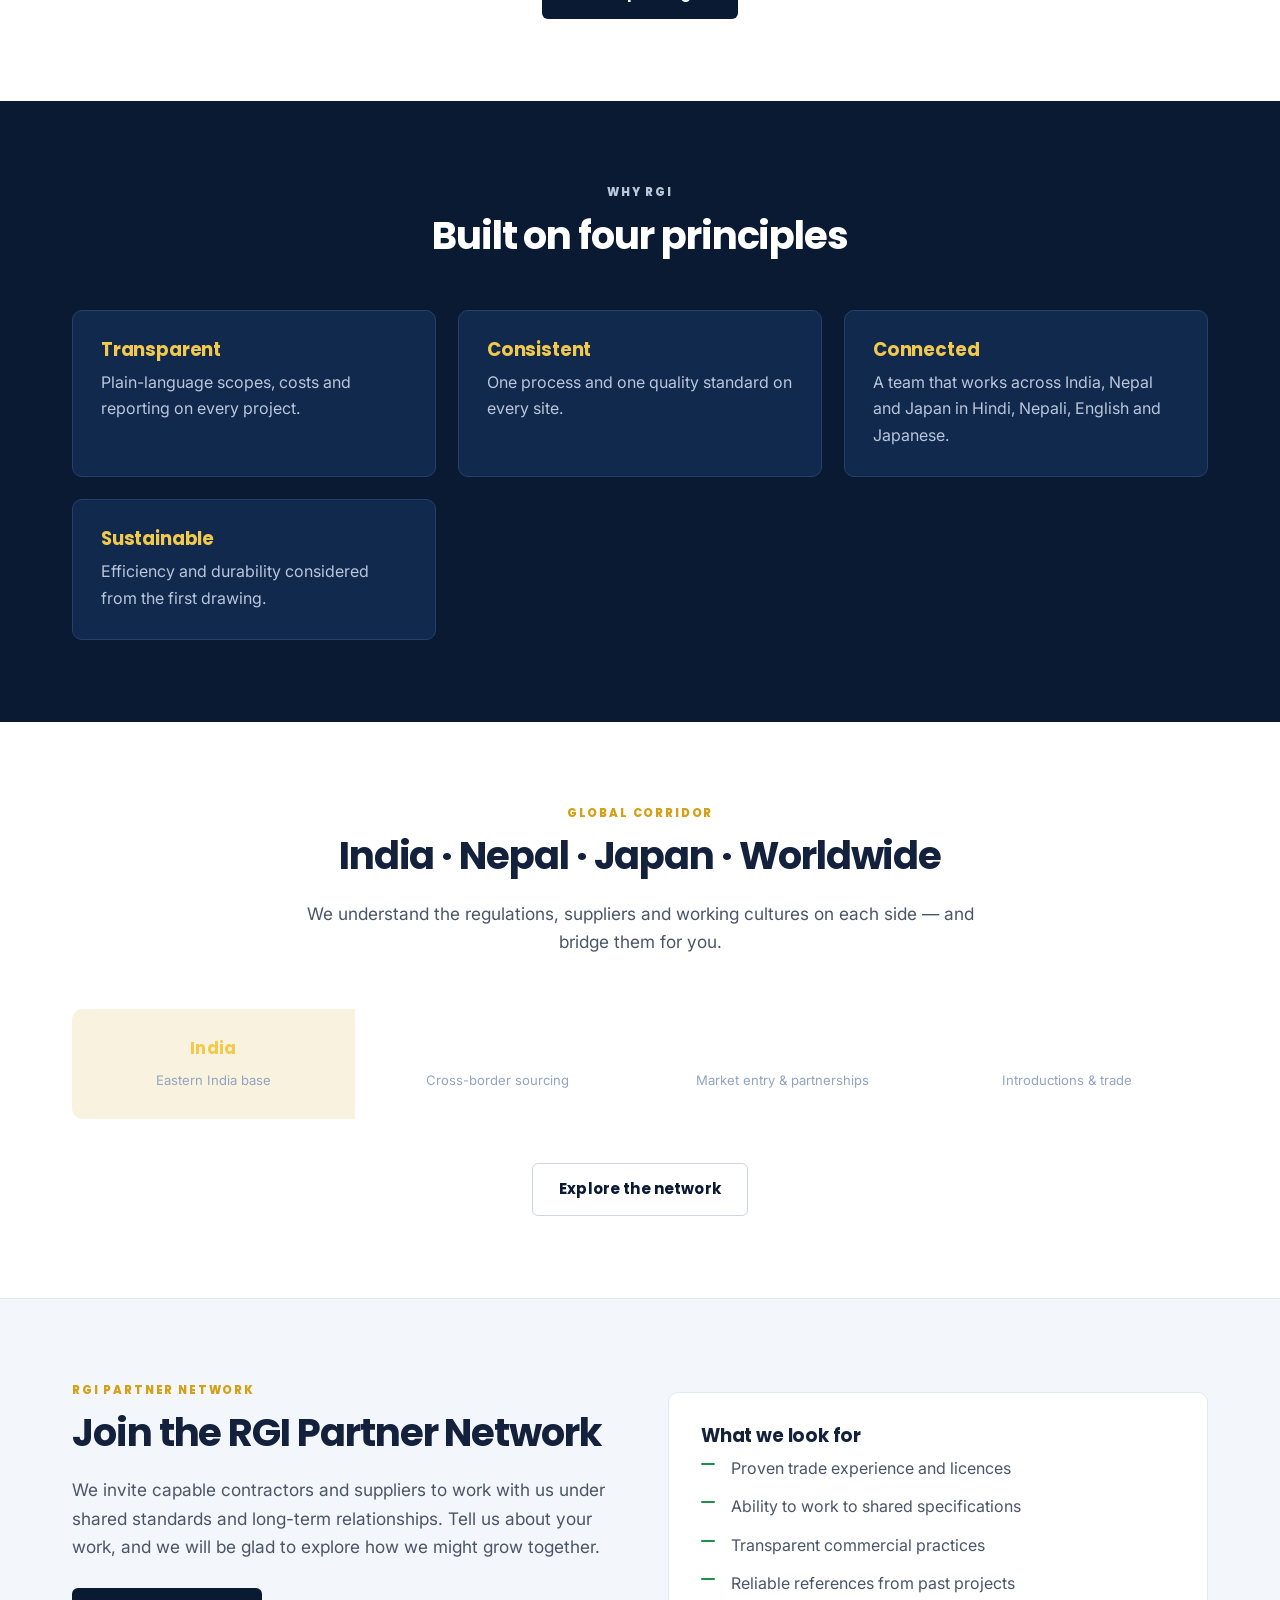
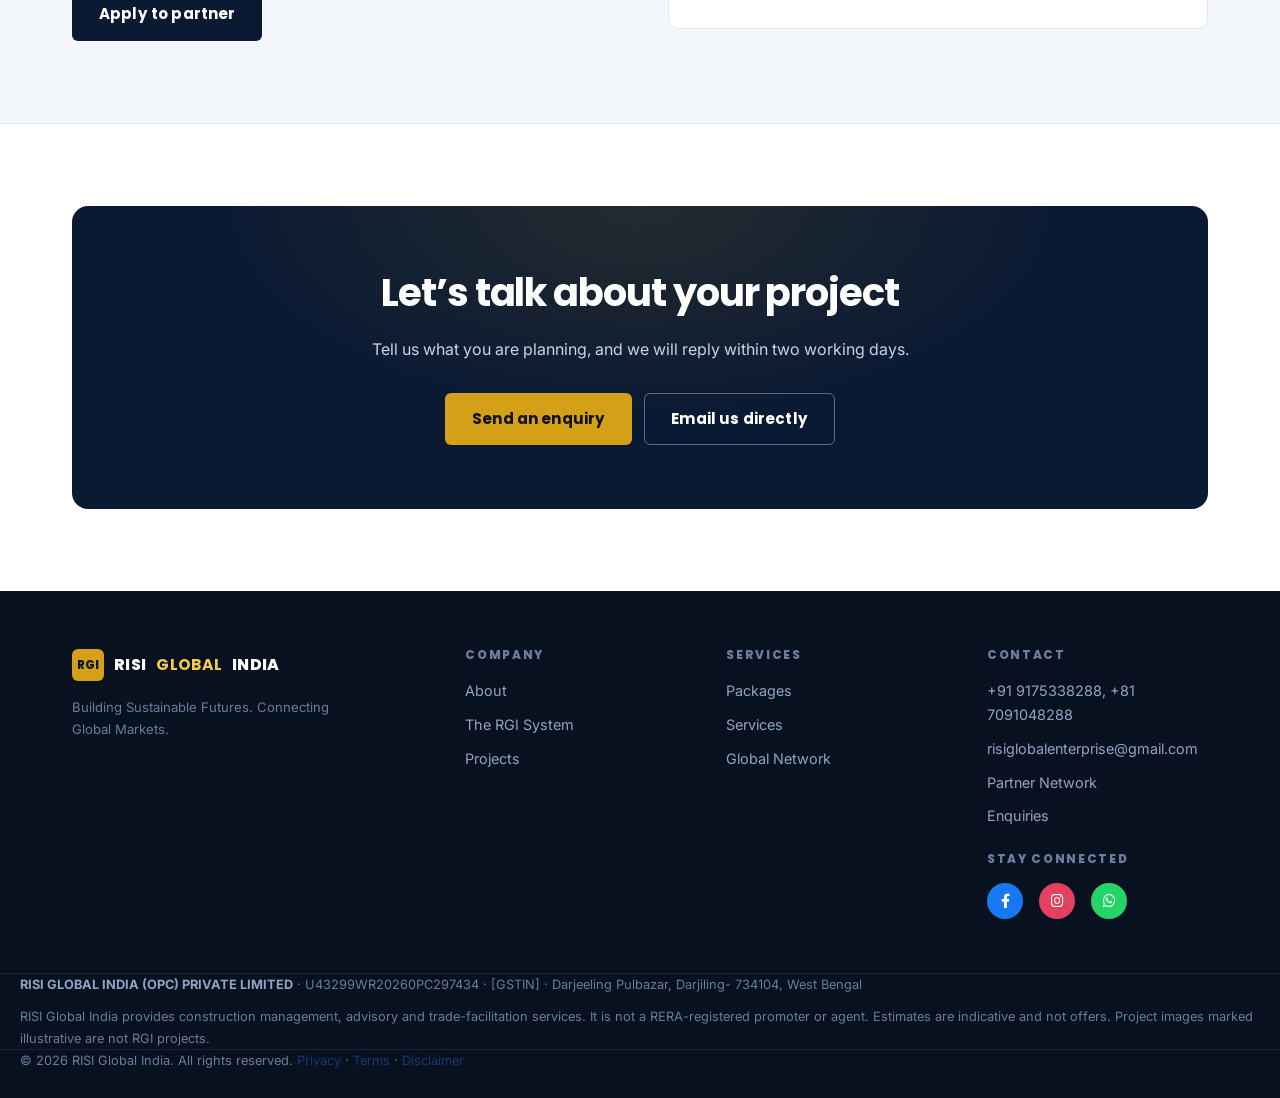
==== commit e7041339: "Update index.html" ====
--- a/index.html
+++ b/index.html
@@ -316,7 +316,7 @@
                     
                     <!-- 3. STAY CONNECTED SOCIAL ICONS -->
                     <li style="margin-top: 25px; list-style: none;">
-                        <div style="margin-bottom: 12px; font-weight: bold; color: #ffffff; font-size: 16px;">Stay Connected</div>
+                       <h4>STAY CONNECTED</h4>
                         
                         <!-- Facebook (Blue) -->
                         <a href="https://www.facebook.com/share/1J5fpo11zt/" target="_blank" style="display: inline-flex; align-items: center; justify-content: center; width: 36px; height: 36px; border-radius: 50%; background-color: #1877F2; color: white; text-decoration: none; margin-right: 12px;">
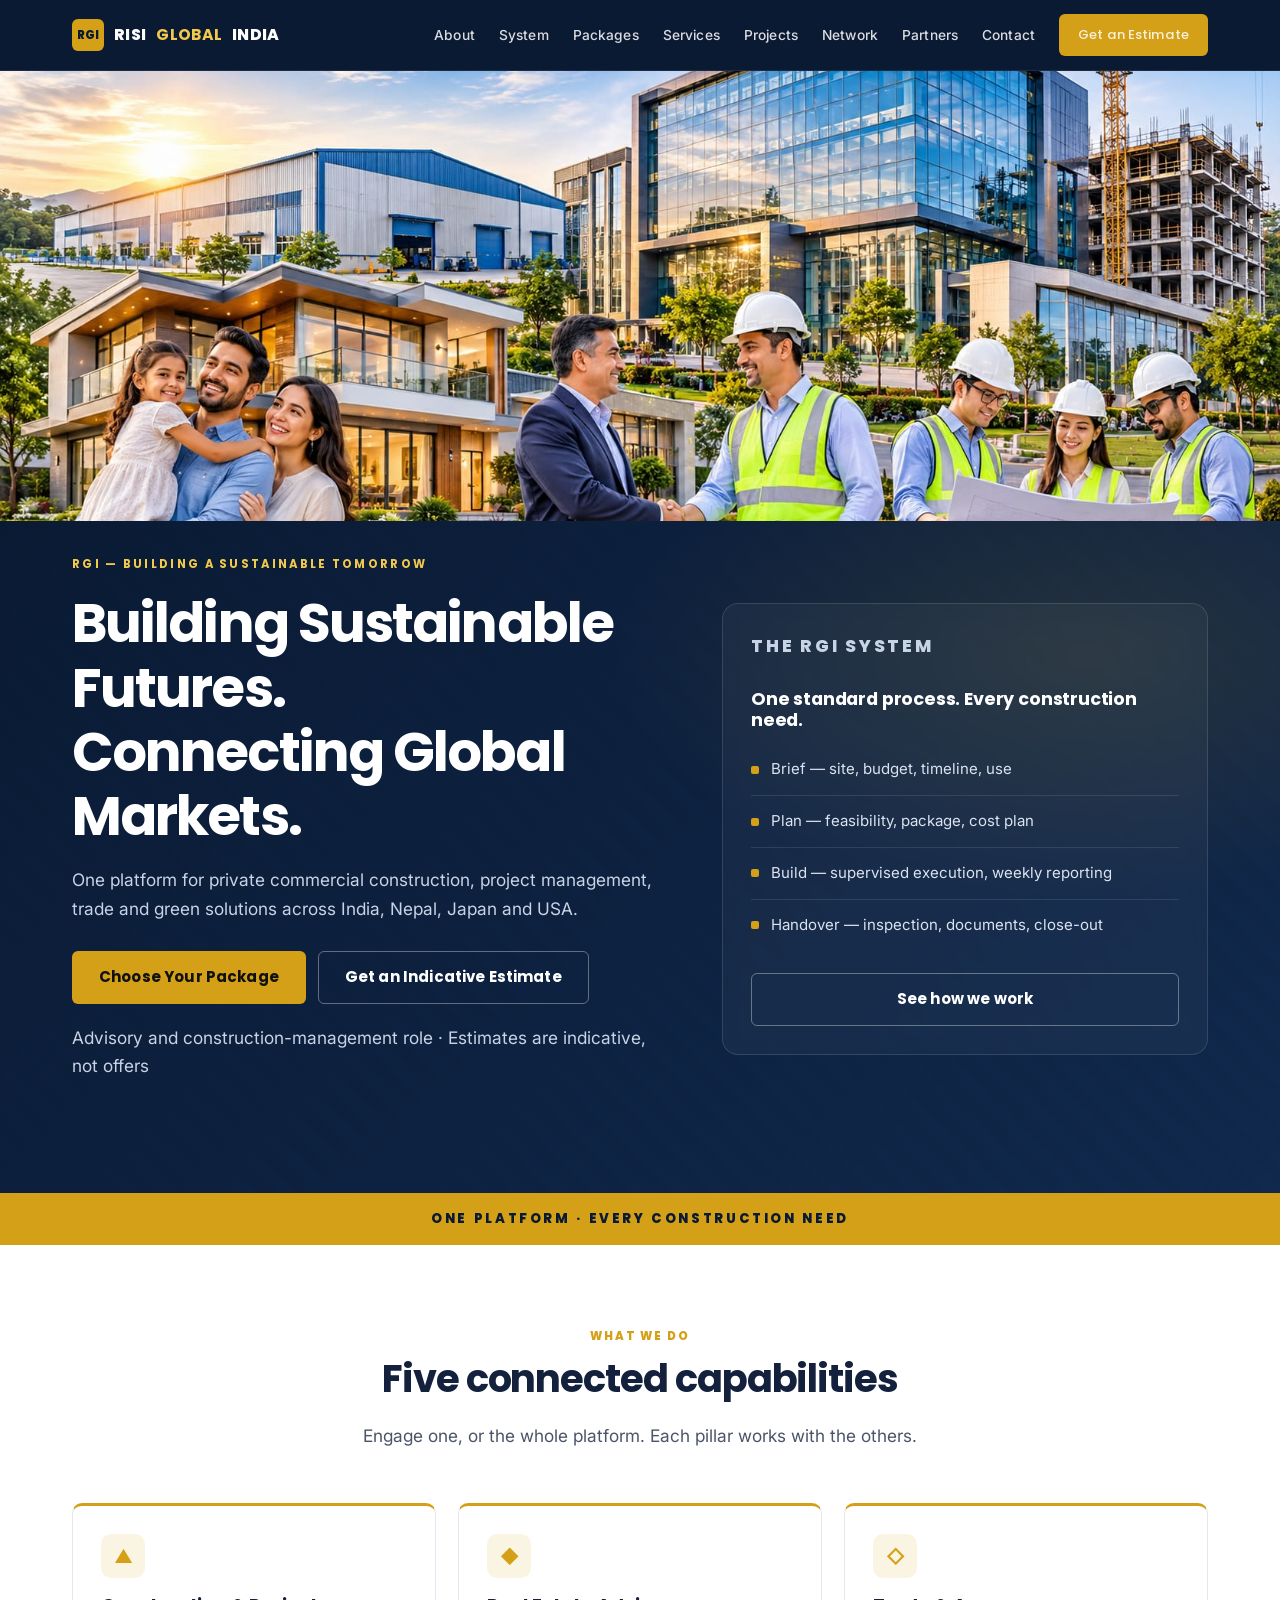
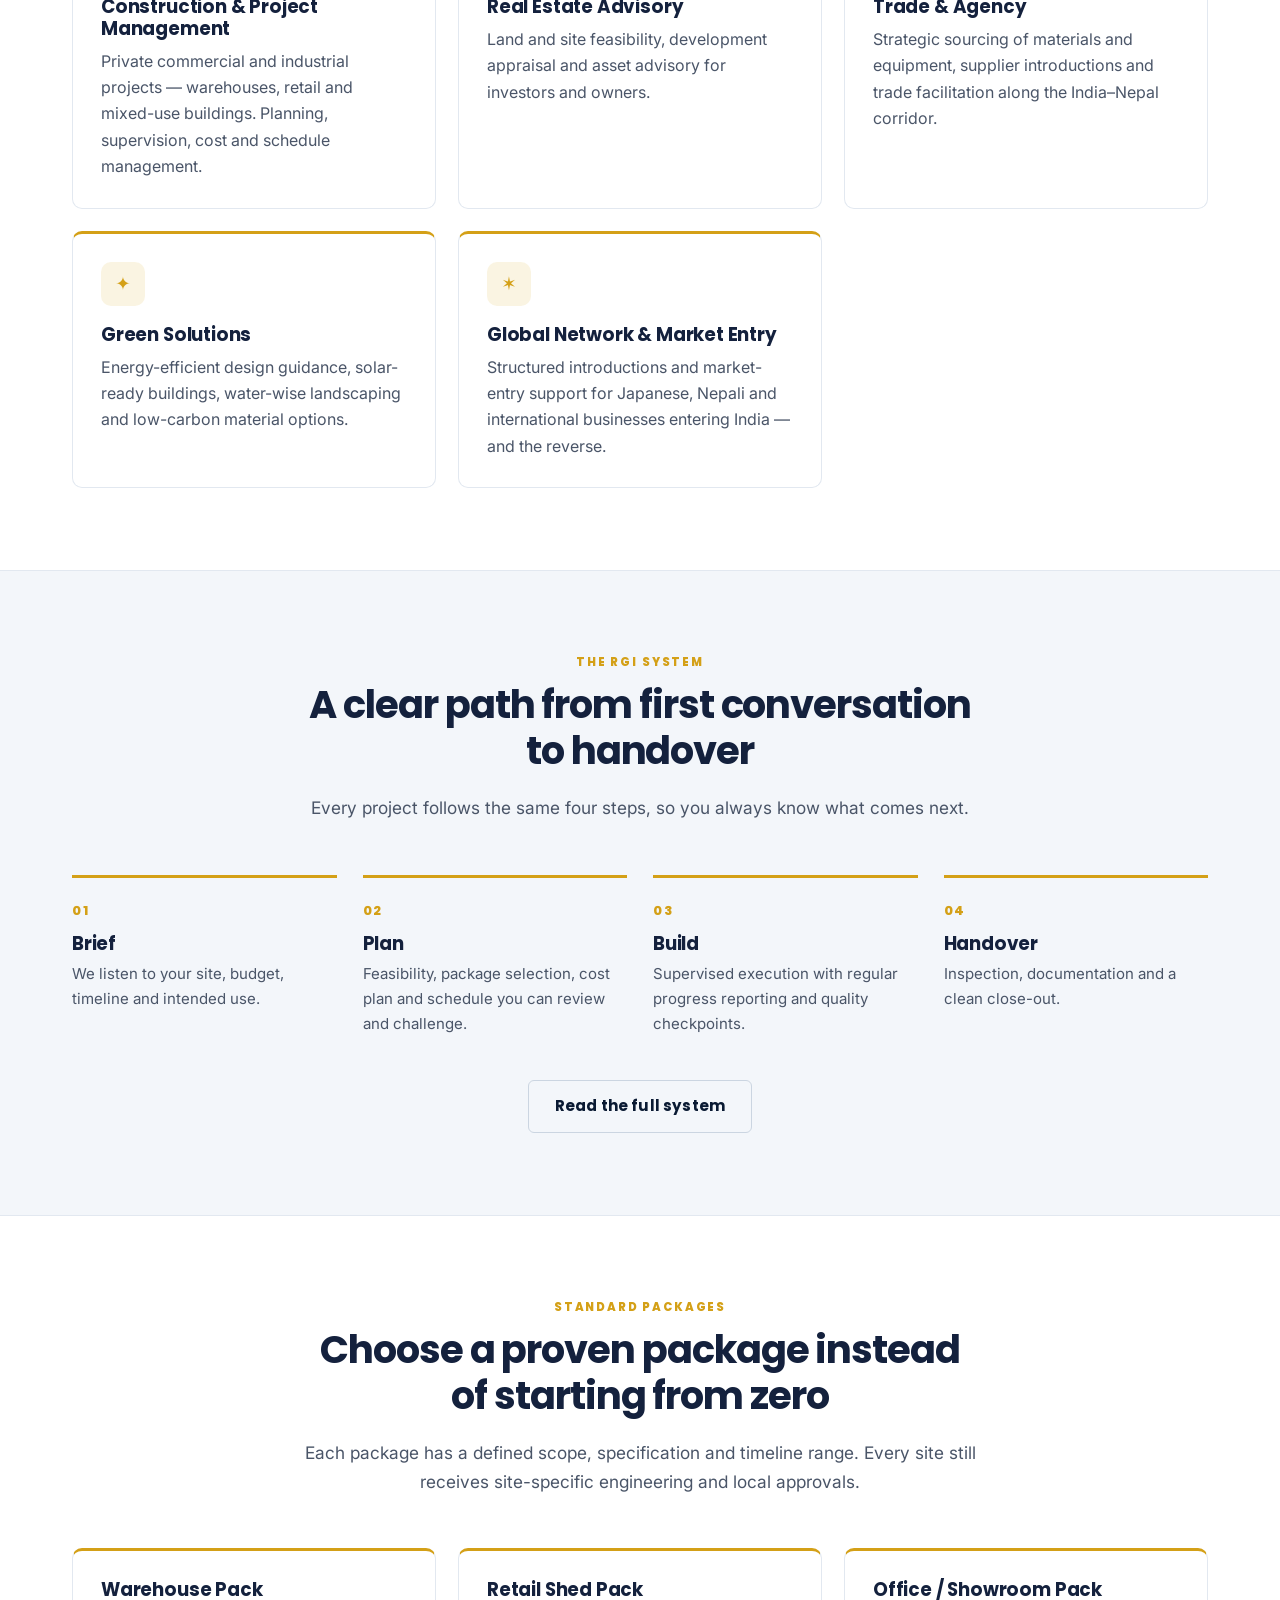
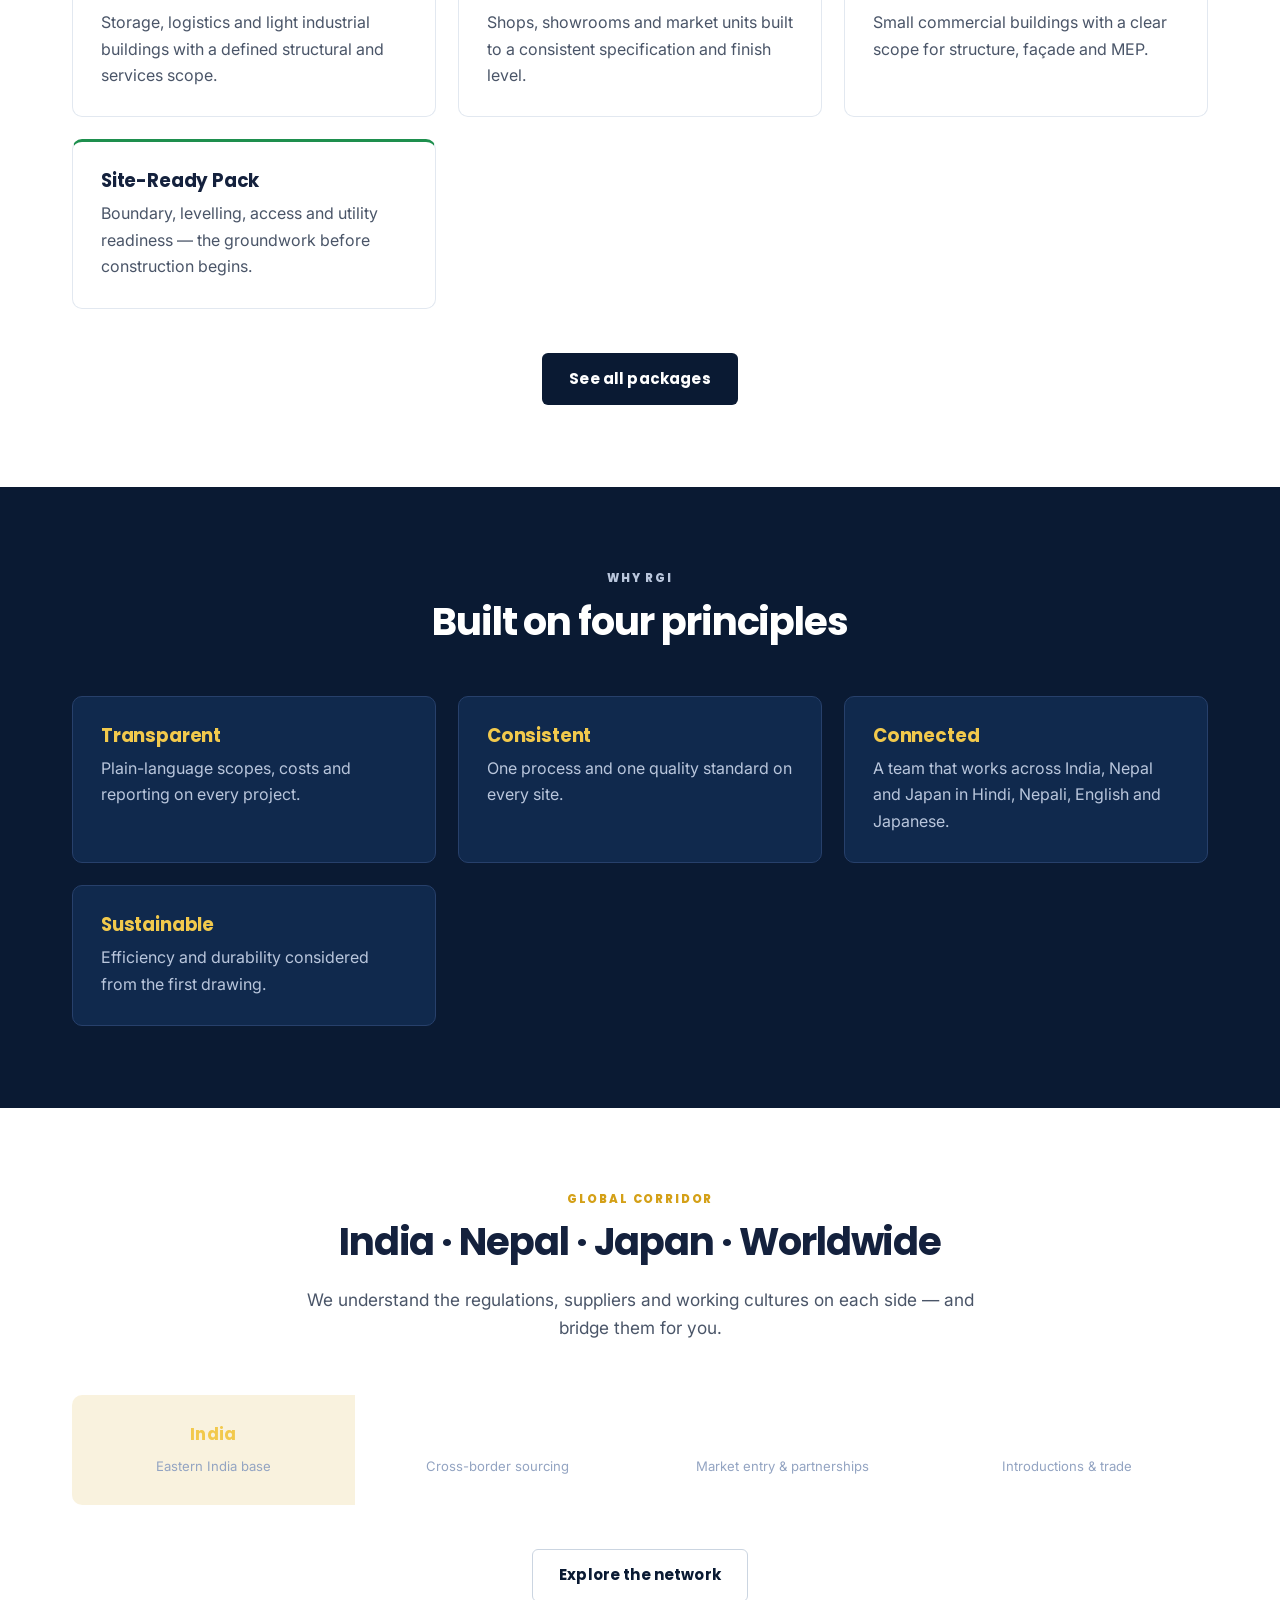
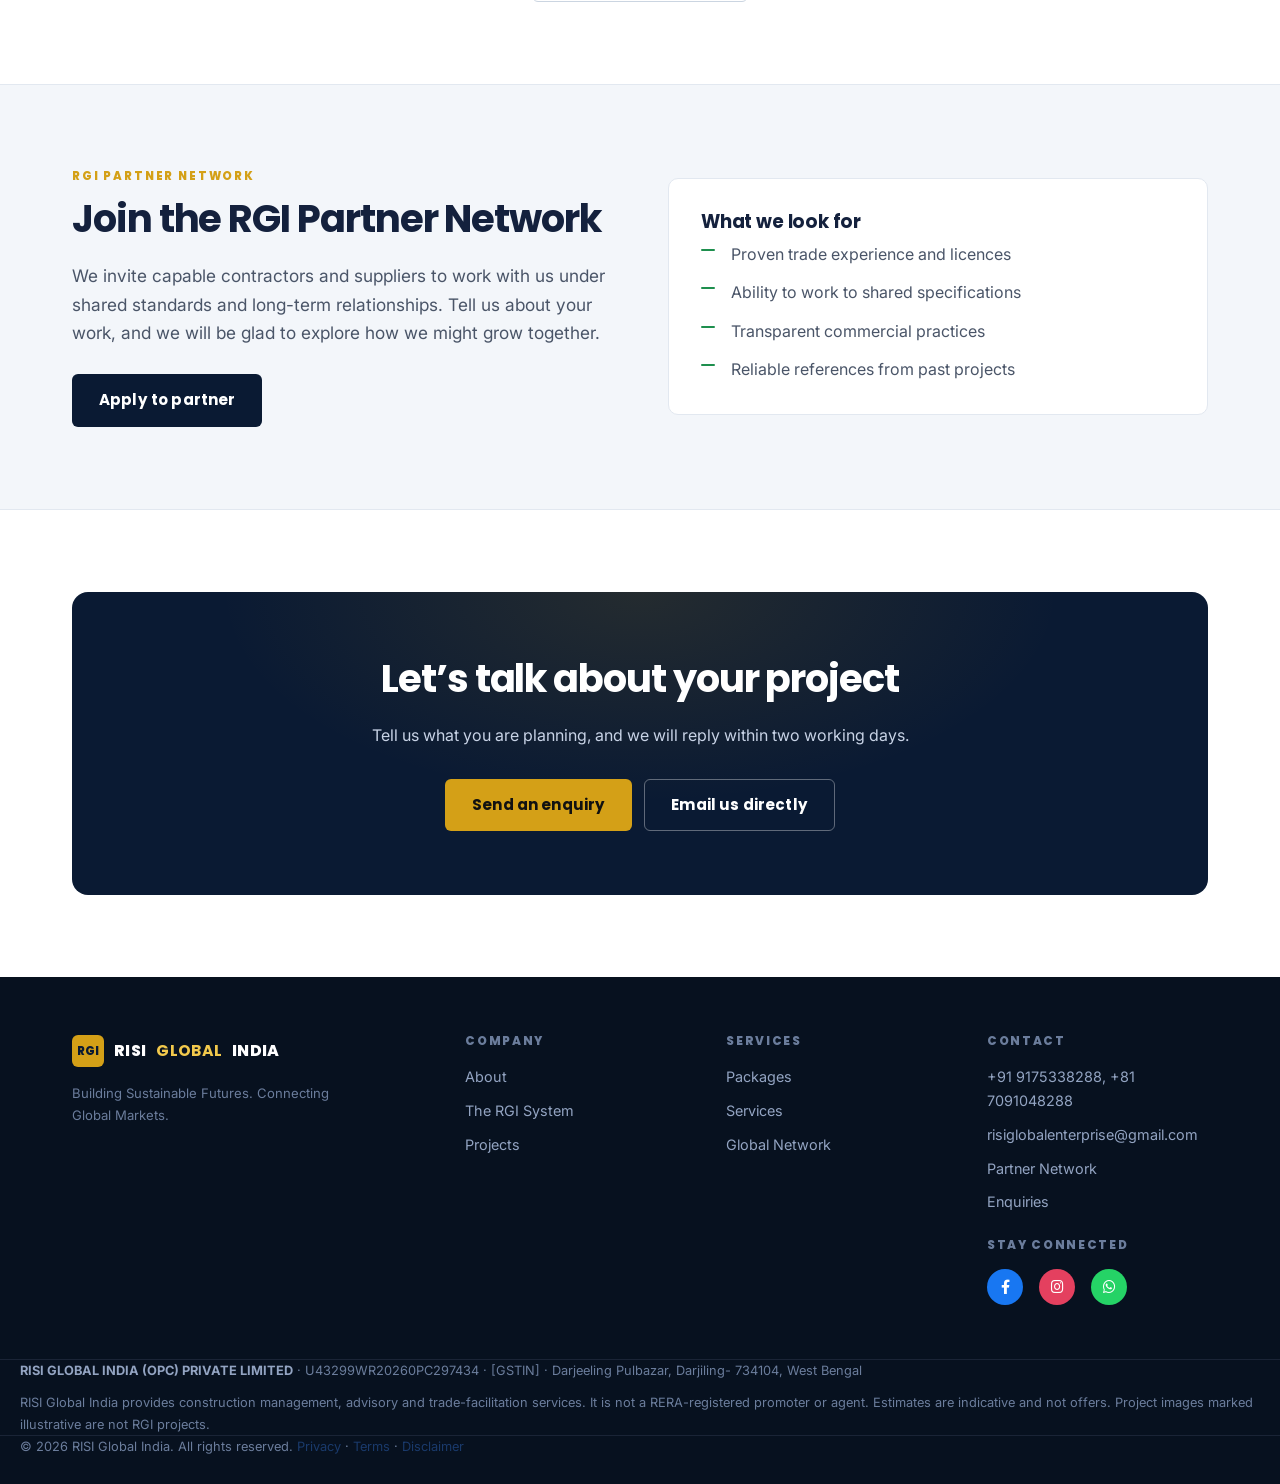
==== commit bea3ce64: "Update index.html" ====
--- a/index.html
+++ b/index.html
@@ -46,11 +46,13 @@
     </nav>
   </div>
 </header>
-
+<div style="width: 100%; overflow: hidden; line-height: 0;">
+  <img src="assets/hero-bg.jpeg" alt="RISI Global India" style="width: 100%; max-height: 450px; object-fit: cover; object-position: center; display: block;">
+</div>
 <main>
 
   <!-- HERO -->
-  <section class="hero">
+ <section class="hero" style="padding-top: 28px;">
     <div class="container hero__grid">
       <div>
         <small>RGI &mdash; Building a Sustainable Tomorrow</small>
